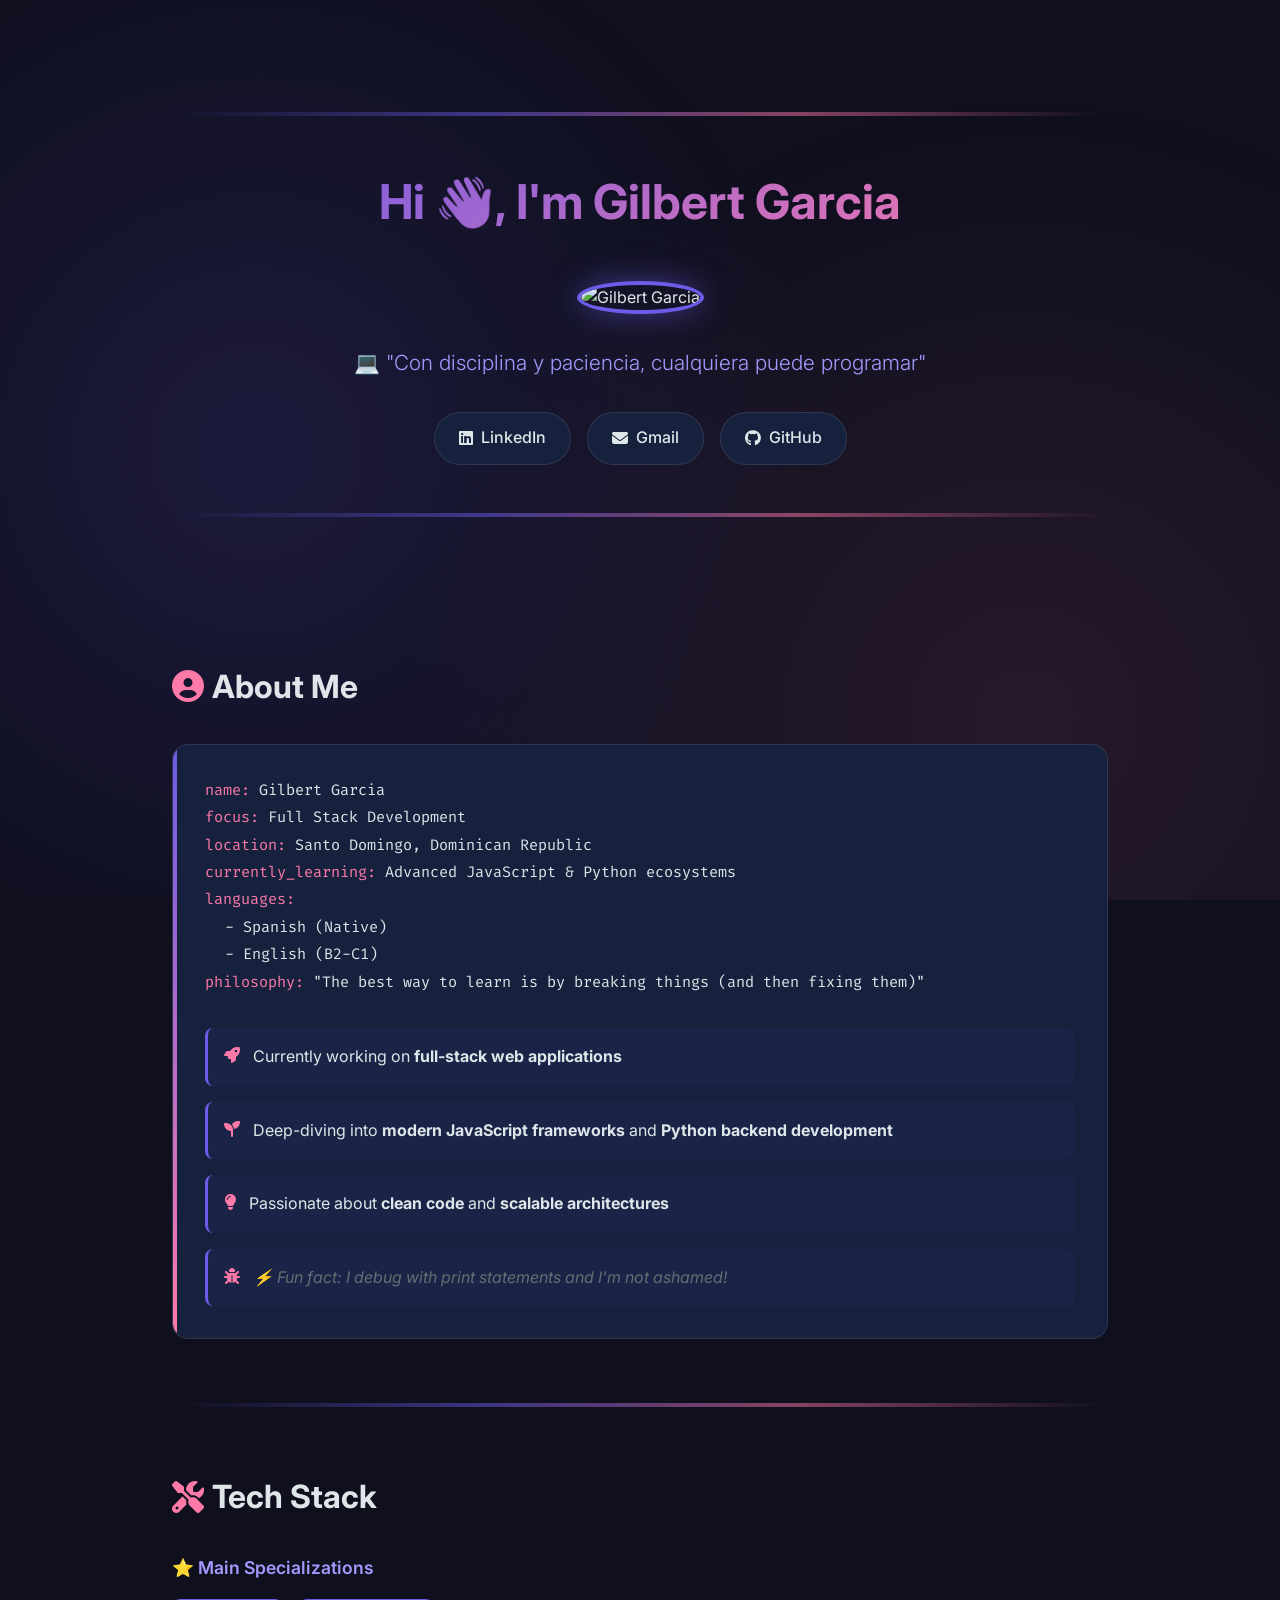
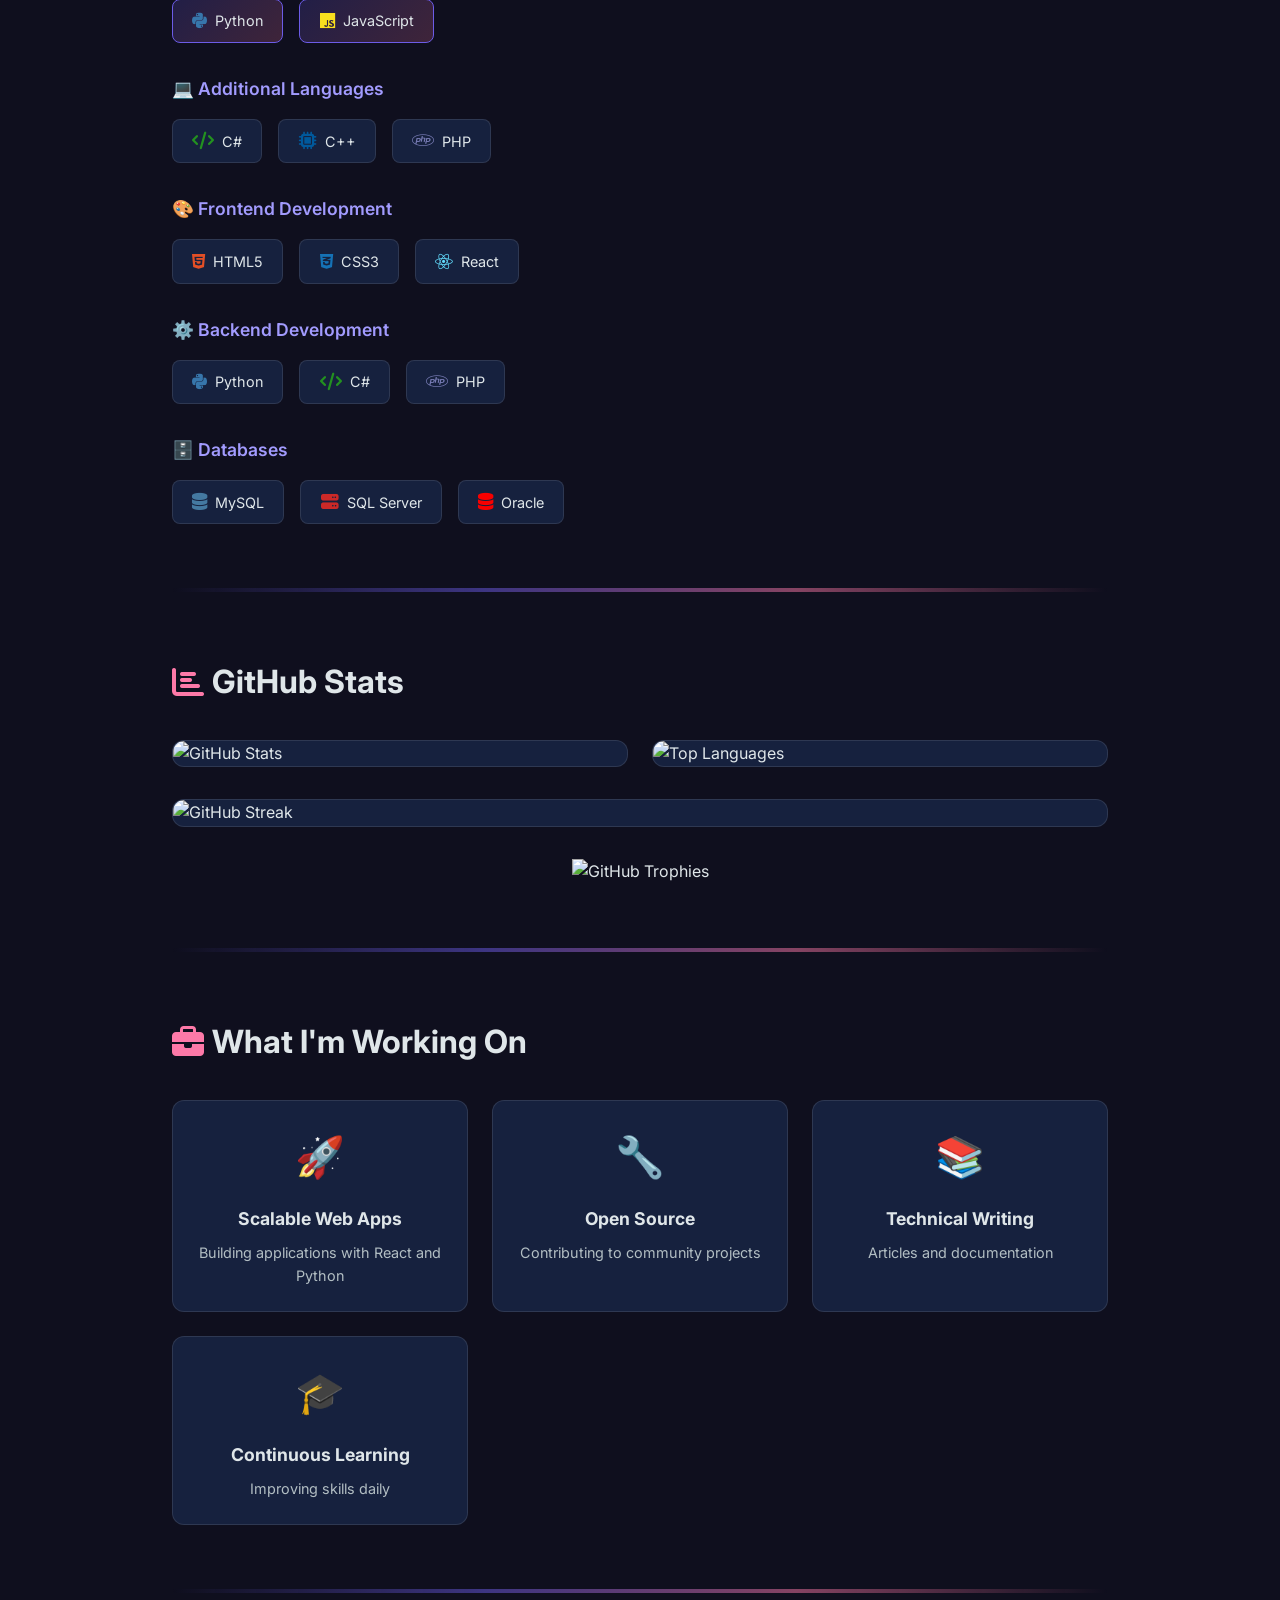
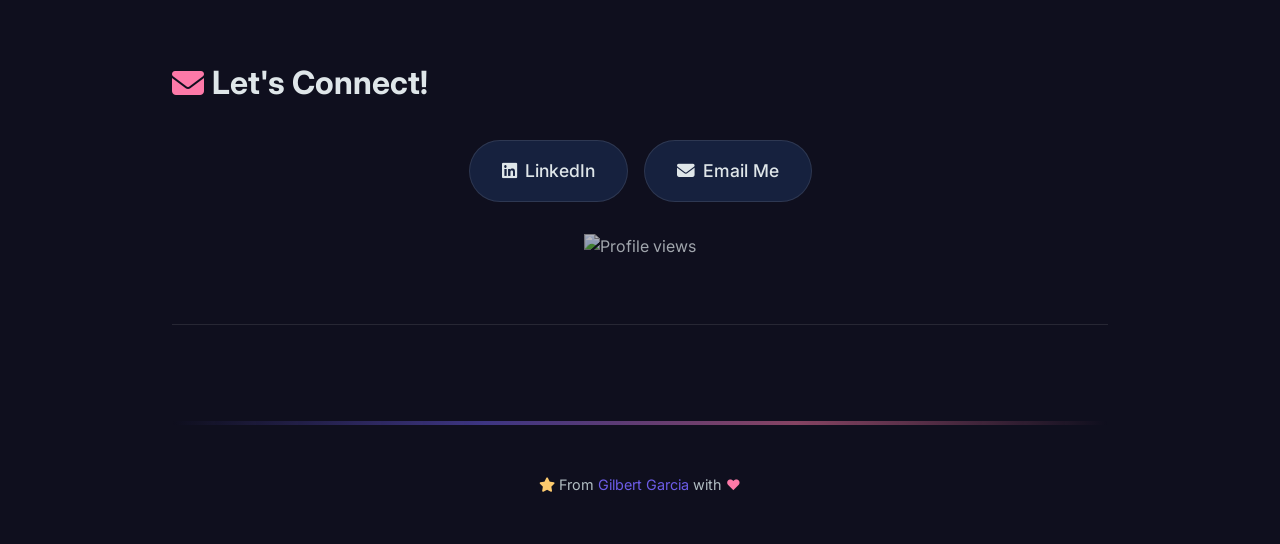
==== index.html @ 2ad665af "feat: initialize portfolio website with responsive design and animated UI components" ====
<!DOCTYPE html>
<html lang="es">
<head>
    <meta charset="UTF-8">
    <meta name="viewport" content="width=device-width, initial-scale=1.0">
    <title>Gilbert Garcia | Full Stack Developer</title>
    <link rel="stylesheet" href="https://cdnjs.cloudflare.com/ajax/libs/font-awesome/6.4.0/css/all.min.css">
    <link href="https://fonts.googleapis.com/css2?family=Inter:wght@300;400;600;700&family=Fira+Code:wght@400;500&display=swap" rel="stylesheet">
    <style>
        :root {
            --primary: #6c5ce7;
            --secondary: #a29bfe;
            --accent: #fd79a8;
            --bg-dark: #0f0f1e;
            --bg-card: #16213e;
            --text-primary: #dfe6e9;
            --text-secondary: #b2bec3;
            --border: rgba(255, 255, 255, 0.1);
        }

        * {
            margin: 0;
            padding: 0;
            box-sizing: border-box;
        }

        body {
            font-family: 'Inter', sans-serif;
            background: var(--bg-dark);
            color: var(--text-primary);
            line-height: 1.6;
            overflow-x: hidden;
        }

        /* Animated background */
        .bg-animation {
            position: fixed;
            top: 0;
            left: 0;
            width: 100%;
            height: 100%;
            z-index: -1;
            background: 
                radial-gradient(circle at 20% 50%, rgba(108, 92, 231, 0.15) 0%, transparent 50%),
                radial-gradient(circle at 80% 80%, rgba(253, 121, 168, 0.1) 0%, transparent 50%);
            animation: bgMove 20s ease-in-out infinite;
        }

        @keyframes bgMove {
            0%, 100% { transform: translate(0, 0); }
            50% { transform: translate(-20px, -20px); }
        }

        /* Divider GIF effect */
        .divider {
            width: 100%;
            height: 4px;
            background: linear-gradient(90deg, transparent, var(--primary), var(--accent), transparent);
            margin: 3rem 0;
            opacity: 0.5;
            animation: pulse 2s infinite;
        }

        @keyframes pulse {
            0%, 100% { opacity: 0.5; }
            50% { opacity: 1; }
        }

        /* Container */
        .container {
            max-width: 1000px;
            margin: 0 auto;
            padding: 0 2rem;
        }

        /* Header/Hero */
        header {
            text-align: center;
            padding: 4rem 0 2rem;
            position: relative;
        }

        .profile-img-container {
            position: relative;
            display: inline-block;
            margin: 2rem 0;
        }

        .profile-img {
            width: 180px;
            height: 180px;
            border-radius: 50%;
            border: 4px solid var(--primary);
            object-fit: cover;
            box-shadow: 0 0 30px rgba(108, 92, 231, 0.5);
            transition: transform 0.3s, box-shadow 0.3s;
            animation: float 6s ease-in-out infinite;
        }

        @keyframes float {
            0%, 100% { transform: translateY(0); }
            50% { transform: translateY(-10px); }
        }

        .profile-img:hover {
            transform: scale(1.05);
            box-shadow: 0 0 50px rgba(108, 92, 231, 0.8);
        }

        h1 {
            font-size: 3rem;
            margin-bottom: 0.5rem;
            background: linear-gradient(135deg, var(--primary), var(--accent));
            -webkit-background-clip: text;
            -webkit-text-fill-color: transparent;
            animation: fadeInUp 1s ease;
        }

        .tagline {
            font-size: 1.3rem;
            color: var(--secondary);
            font-weight: 300;
            margin-bottom: 2rem;
            animation: fadeInUp 1s ease 0.2s backwards;
        }

        .social-links {
            display: flex;
            gap: 1rem;
            justify-content: center;
            animation: fadeInUp 1s ease 0.4s backwards;
        }

        .social-btn {
            display: inline-flex;
            align-items: center;
            gap: 0.5rem;
            padding: 0.8rem 1.5rem;
            background: var(--bg-card);
            border: 1px solid var(--border);
            border-radius: 50px;
            color: var(--text-primary);
            text-decoration: none;
            transition: all 0.3s;
            font-weight: 500;
        }

        .social-btn:hover {
            background: var(--primary);
            transform: translateY(-3px);
            box-shadow: 0 10px 20px rgba(108, 92, 231, 0.3);
            border-color: var(--primary);
        }

        /* Sections */
        section {
            margin: 4rem 0;
            animation: fadeInUp 1s ease;
        }

        h2 {
            font-size: 2rem;
            margin-bottom: 2rem;
            display: flex;
            align-items: center;
            gap: 0.5rem;
            color: var(--text-primary);
        }

        h2 i {
            color: var(--accent);
        }

        /* About Card */
        .about-card {
            background: var(--bg-card);
            border: 1px solid var(--border);
            border-radius: 16px;
            padding: 2rem;
            position: relative;
            overflow: hidden;
        }

        .about-card::before {
            content: '';
            position: absolute;
            top: 0;
            left: 0;
            width: 4px;
            height: 100%;
            background: linear-gradient(to bottom, var(--primary), var(--accent));
        }

        .yaml-content {
            font-family: 'Fira Code', monospace;
            font-size: 0.95rem;
            line-height: 1.8;
        }

        .yaml-key {
            color: var(--accent);
        }

        .yaml-value {
            color: var(--text-primary);
        }

        .yaml-comment {
            color: #636e72;
            font-style: italic;
        }

        .highlights {
            margin-top: 2rem;
            display: grid;
            gap: 1rem;
        }

        .highlight-item {
            display: flex;
            align-items: start;
            gap: 0.8rem;
            padding: 1rem;
            background: rgba(108, 92, 231, 0.05);
            border-radius: 8px;
            border-left: 3px solid var(--primary);
            transition: transform 0.3s;
        }

        .highlight-item:hover {
            transform: translateX(5px);
            background: rgba(108, 92, 231, 0.1);
        }

        .highlight-item i {
            color: var(--accent);
            margin-top: 0.2rem;
        }

        /* Tech Stack */
        .tech-category {
            margin-bottom: 2rem;
        }

        .tech-title {
            font-size: 1.1rem;
            color: var(--secondary);
            margin-bottom: 1rem;
            font-weight: 600;
        }

        .tech-grid {
            display: flex;
            flex-wrap: wrap;
            gap: 1rem;
        }

        .tech-badge {
            display: inline-flex;
            align-items: center;
            gap: 0.5rem;
            padding: 0.6rem 1.2rem;
            background: var(--bg-card);
            border: 1px solid var(--border);
            border-radius: 8px;
            font-size: 0.9rem;
            transition: all 0.3s;
            cursor: default;
        }

        .tech-badge:hover {
            border-color: var(--primary);
            transform: translateY(-2px);
            box-shadow: 0 5px 15px rgba(0, 0, 0, 0.3);
        }

        .tech-badge i {
            font-size: 1.1rem;
        }

        .tech-badge.main {
            background: linear-gradient(135deg, rgba(108, 92, 231, 0.2), rgba(253, 121, 168, 0.2));
            border-color: var(--primary);
        }

        /* Stats Section */
        .stats-grid {
            display: grid;
            grid-template-columns: repeat(auto-fit, minmax(300px, 1fr));
            gap: 1.5rem;
            margin-bottom: 2rem;
        }

        .stat-card {
            background: var(--bg-card);
            border: 1px solid var(--border);
            border-radius: 12px;
            overflow: hidden;
            transition: transform 0.3s;
        }

        .stat-card:hover {
            transform: translateY(-5px);
        }

        .stat-card img {
            width: 100%;
            height: auto;
            display: block;
        }

        /* Working On Section */
        .working-grid {
            display: grid;
            grid-template-columns: repeat(auto-fit, minmax(250px, 1fr));
            gap: 1.5rem;
        }

        .work-card {
            background: var(--bg-card);
            border: 1px solid var(--border);
            border-radius: 12px;
            padding: 1.5rem;
            text-align: center;
            transition: all 0.3s;
        }

        .work-card:hover {
            border-color: var(--primary);
            transform: translateY(-5px);
            box-shadow: 0 10px 30px rgba(0, 0, 0, 0.3);
        }

        .work-icon {
            font-size: 2.5rem;
            margin-bottom: 1rem;
            color: var(--primary);
        }

        .work-card h3 {
            font-size: 1.1rem;
            margin-bottom: 0.5rem;
            color: var(--text-primary);
        }

        .work-card p {
            font-size: 0.9rem;
            color: var(--text-secondary);
        }

        /* Footer */
        footer {
            text-align: center;
            padding: 3rem 0;
            border-top: 1px solid var(--border);
            margin-top: 4rem;
        }

        .footer-text {
            color: var(--text-secondary);
            font-size: 0.9rem;
        }

        .heart {
            color: var(--accent);
            display: inline-block;
            animation: heartbeat 1.5s infinite;
        }

        @keyframes heartbeat {
            0%, 100% { transform: scale(1); }
            50% { transform: scale(1.2); }
        }

        /* Animations */
        @keyframes fadeInUp {
            from {
                opacity: 0;
                transform: translateY(30px);
            }
            to {
                opacity: 1;
                transform: translateY(0);
            }
        }

        .scroll-reveal {
            opacity: 0;
            transform: translateY(30px);
            transition: all 0.8s ease;
        }

        .scroll-reveal.active {
            opacity: 1;
            transform: translateY(0);
        }

        /* Responsive */
        @media (max-width: 768px) {
            h1 { font-size: 2rem; }
            .tagline { font-size: 1rem; }
            .container { padding: 0 1rem; }
            .stats-grid { grid-template-columns: 1fr; }
            .yaml-content { font-size: 0.85rem; }
        }

        /* Custom scrollbar */
        ::-webkit-scrollbar {
            width: 10px;
        }

        ::-webkit-scrollbar-track {
            background: var(--bg-dark);
        }

        ::-webkit-scrollbar-thumb {
            background: var(--primary);
            border-radius: 5px;
        }

        ::-webkit-scrollbar-thumb:hover {
            background: var(--secondary);
        }
    </style>
</head>
<body>
    <div class="bg-animation"></div>

    <div class="container">
        <!-- Header -->
        <header>
            <div class="divider"></div>
            
            <h1>Hi 👋, I'm Gilbert Garcia</h1>
            
            <div class="profile-img-container">
                <img src="https://github.com/user-attachments/assets/8a907397-f552-46b2-a040-147615b34a8d" 
                     alt="Gilbert Garcia" 
                     class="profile-img">
            </div>
            
            <p class="tagline">💻 "Con disciplina y paciencia, cualquiera puede programar"</p>
            
            <div class="social-links">
                <a href="https://linkedin.com/in/gilbert-garcia" target="_blank" class="social-btn">
                    <i class="fab fa-linkedin"></i>
                    <span>LinkedIn</span>
                </a>
                <a href="mailto:gilbertgarcia@example.com" class="social-btn">
                    <i class="fas fa-envelope"></i>
                    <span>Gmail</span>
                </a>
                <a href="https://github.com/GitGilbert17" target="_blank" class="social-btn">
                    <i class="fab fa-github"></i>
                    <span>GitHub</span>
                </a>
            </div>
            
            <div class="divider"></div>
        </header>

        <!-- About Section -->
        <section class="scroll-reveal">
            <h2><i class="fas fa-user-circle"></i> About Me</h2>
            <div class="about-card">
                <div class="yaml-content">
                    <div><span class="yaml-key">name:</span> <span class="yaml-value">Gilbert Garcia</span></div>
                    <div><span class="yaml-key">focus:</span> <span class="yaml-value">Full Stack Development</span></div>
                    <div><span class="yaml-key">location:</span> <span class="yaml-value">Santo Domingo, Dominican Republic</span></div>
                    <div><span class="yaml-key">currently_learning:</span> <span class="yaml-value">Advanced JavaScript & Python ecosystems</span></div>
                    <div><span class="yaml-key">languages:</span></div>
                    <div style="margin-left: 20px;"><span class="yaml-value">- Spanish (Native)</span></div>
                    <div style="margin-left: 20px;"><span class="yaml-value">- English (B2-C1)</span></div>
                    <div><span class="yaml-key">philosophy:</span> <span class="yaml-value">"The best way to learn is by breaking things (and then fixing them)"</span></div>
                </div>
                
                <div class="highlights">
                    <div class="highlight-item">
                        <i class="fas fa-rocket"></i>
                        <div>Currently working on <strong>full-stack web applications</strong></div>
                    </div>
                    <div class="highlight-item">
                        <i class="fas fa-seedling"></i>
                        <div>Deep-diving into <strong>modern JavaScript frameworks</strong> and <strong>Python backend development</strong></div>
                    </div>
                    <div class="highlight-item">
                        <i class="fas fa-lightbulb"></i>
                        <div>Passionate about <strong>clean code</strong> and <strong>scalable architectures</strong></div>
                    </div>
                    <div class="highlight-item">
                        <i class="fas fa-bug"></i>
                        <div><span class="yaml-comment">⚡ Fun fact: I debug with print statements and I'm not ashamed!</span></div>
                    </div>
                </div>
            </div>
        </section>

        <div class="divider"></div>

        <!-- Tech Stack -->
        <section class="scroll-reveal">
            <h2><i class="fas fa-tools"></i> Tech Stack</h2>
            
            <div class="tech-category">
                <div class="tech-title">⭐ Main Specializations</div>
                <div class="tech-grid">
                    <div class="tech-badge main">
                        <i class="fab fa-python" style="color: #3776AB;"></i>
                        Python
                    </div>
                    <div class="tech-badge main">
                        <i class="fab fa-js" style="color: #F7DF1E;"></i>
                        JavaScript
                    </div>
                </div>
            </div>

            <div class="tech-category">
                <div class="tech-title">💻 Additional Languages</div>
                <div class="tech-grid">
                    <div class="tech-badge">
                        <i class="fas fa-code" style="color: #239120;"></i>
                        C#
                    </div>
                    <div class="tech-badge">
                        <i class="fas fa-microchip" style="color: #00599C;"></i>
                        C++
                    </div>
                    <div class="tech-badge">
                        <i class="fab fa-php" style="color: #777BB4;"></i>
                        PHP
                    </div>
                </div>
            </div>

            <div class="tech-category">
                <div class="tech-title">🎨 Frontend Development</div>
                <div class="tech-grid">
                    <div class="tech-badge">
                        <i class="fab fa-html5" style="color: #E34F26;"></i>
                        HTML5
                    </div>
                    <div class="tech-badge">
                        <i class="fab fa-css3-alt" style="color: #1572B6;"></i>
                        CSS3
                    </div>
                    <div class="tech-badge">
                        <i class="fab fa-react" style="color: #61DAFB;"></i>
                        React
                    </div>
                </div>
            </div>

            <div class="tech-category">
                <div class="tech-title">⚙️ Backend Development</div>
                <div class="tech-grid">
                    <div class="tech-badge">
                        <i class="fab fa-python" style="color: #3776AB;"></i>
                        Python
                    </div>
                    <div class="tech-badge">
                        <i class="fas fa-code" style="color: #239120;"></i>
                        C#
                    </div>
                    <div class="tech-badge">
                        <i class="fab fa-php" style="color: #777BB4;"></i>
                        PHP
                    </div>
                </div>
            </div>

            <div class="tech-category">
                <div class="tech-title">🗄️ Databases</div>
                <div class="tech-grid">
                    <div class="tech-badge">
                        <i class="fas fa-database" style="color: #4479A1;"></i>
                        MySQL
                    </div>
                    <div class="tech-badge">
                        <i class="fas fa-server" style="color: #CC2927;"></i>
                        SQL Server
                    </div>
                    <div class="tech-badge">
                        <i class="fas fa-database" style="color: #F80000;"></i>
                        Oracle
                    </div>
                </div>
            </div>
        </section>

        <div class="divider"></div>

        <!-- GitHub Stats -->
        <section class="scroll-reveal">
            <h2><i class="fas fa-chart-bar"></i> GitHub Stats</h2>
            <div class="stats-grid">
                <div class="stat-card">
                    <img src="https://github-readme-stats.vercel.app/api?username=GitGilbert17&show_icons=true&theme=radical" 
                         alt="GitHub Stats">
                </div>
                <div class="stat-card">
                    <img src="https://github-readme-stats.vercel.app/api/top-langs/?username=GitGilbert17&layout=compact&theme=radical" 
                         alt="Top Languages">
                </div>
            </div>
            <div class="stat-card" style="max-width: 100%;">
                <img src="https://github-readme-streak-stats.herokuapp.com/?user=GitGilbert17&theme=radical" 
                     alt="GitHub Streak" style="width: 100%;">
            </div>
            
            <div style="margin-top: 2rem; text-align: center;">
                <img src="https://github-profile-trophy.vercel.app/?username=GitGilbert17&theme=radical&no-frame=false&no-bg=false&margin-w=4&row=1" 
                     alt="GitHub Trophies" style="max-width: 100%;">
            </div>
        </section>

        <div class="divider"></div>

        <!-- Working On -->
        <section class="scroll-reveal">
            <h2><i class="fas fa-briefcase"></i> What I'm Working On</h2>
            <div class="working-grid">
                <div class="work-card">
                    <div class="work-icon">🚀</div>
                    <h3>Scalable Web Apps</h3>
                    <p>Building applications with React and Python</p>
                </div>
                <div class="work-card">
                    <div class="work-icon">🔧</div>
                    <h3>Open Source</h3>
                    <p>Contributing to community projects</p>
                </div>
                <div class="work-card">
                    <div class="work-icon">📚</div>
                    <h3>Technical Writing</h3>
                    <p>Articles and documentation</p>
                </div>
                <div class="work-card">
                    <div class="work-icon">🎓</div>
                    <h3>Continuous Learning</h3>
                    <p>Improving skills daily</p>
                </div>
            </div>
        </section>

        <div class="divider"></div>

        <!-- Contact -->
        <section class="scroll-reveal" style="text-align: center;">
            <h2><i class="fas fa-envelope"></i> Let's Connect!</h2>
            <div class="social-links" style="margin-top: 2rem;">
                <a href="https://linkedin.com/in/gilbert-garcia" target="_blank" class="social-btn" style="font-size: 1.1rem; padding: 1rem 2rem;">
                    <i class="fab fa-linkedin"></i>
                    <span>LinkedIn</span>
                </a>
                <a href="mailto:gilbertgarcia@example.com" class="social-btn" style="font-size: 1.1rem; padding: 1rem 2rem;">
                    <i class="fas fa-envelope"></i>
                    <span>Email Me</span>
                </a>
            </div>
            
            <div style="margin-top: 2rem; opacity: 0.7;">
                <img src="https://komarev.com/ghpvc/?username=GitGilbert17&label=Profile%20views&color=6c5ce7&style=flat" alt="Profile views">
            </div>
        </section>

        <!-- Footer -->
        <footer>
            <div class="divider"></div>
            <p class="footer-text">
                <i class="fas fa-star" style="color: #fdcb6e;"></i> 
                From <a href="https://github.com/GitGilbert17" style="color: var(--primary); text-decoration: none;">Gilbert Garcia</a> 
                with <span class="heart">❤️</span>
            </p>
        </footer>
    </div>

    <script>
        // Scroll Reveal Animation
        const observerOptions = {
            threshold: 0.1,
            rootMargin: "0px 0px -50px 0px"
        };

        const observer = new IntersectionObserver((entries) => {
            entries.forEach(entry => {
                if (entry.isIntersecting) {
                    entry.target.classList.add('active');
                }
            });
        }, observerOptions);

        document.querySelectorAll('.scroll-reveal').forEach((el) => observer.observe(el));

        // Interactive Tech Badges
        document.querySelectorAll('.tech-badge').forEach(badge => {
            badge.addEventListener('click', function() {
                this.style.transform = 'scale(0.95)';
                setTimeout(() => {
                    this.style.transform = '';
                }, 150);
            });
        });

        // Parallax effect for background
        document.addEventListener('mousemove', (e) => {
            const x = e.clientX / window.innerWidth;
            const y = e.clientY / window.innerHeight;
            
            document.querySelector('.bg-animation').style.transform = 
                `translate(${x * 20}px, ${y * 20}px)`;
        });
    </script>
</body>
</html>
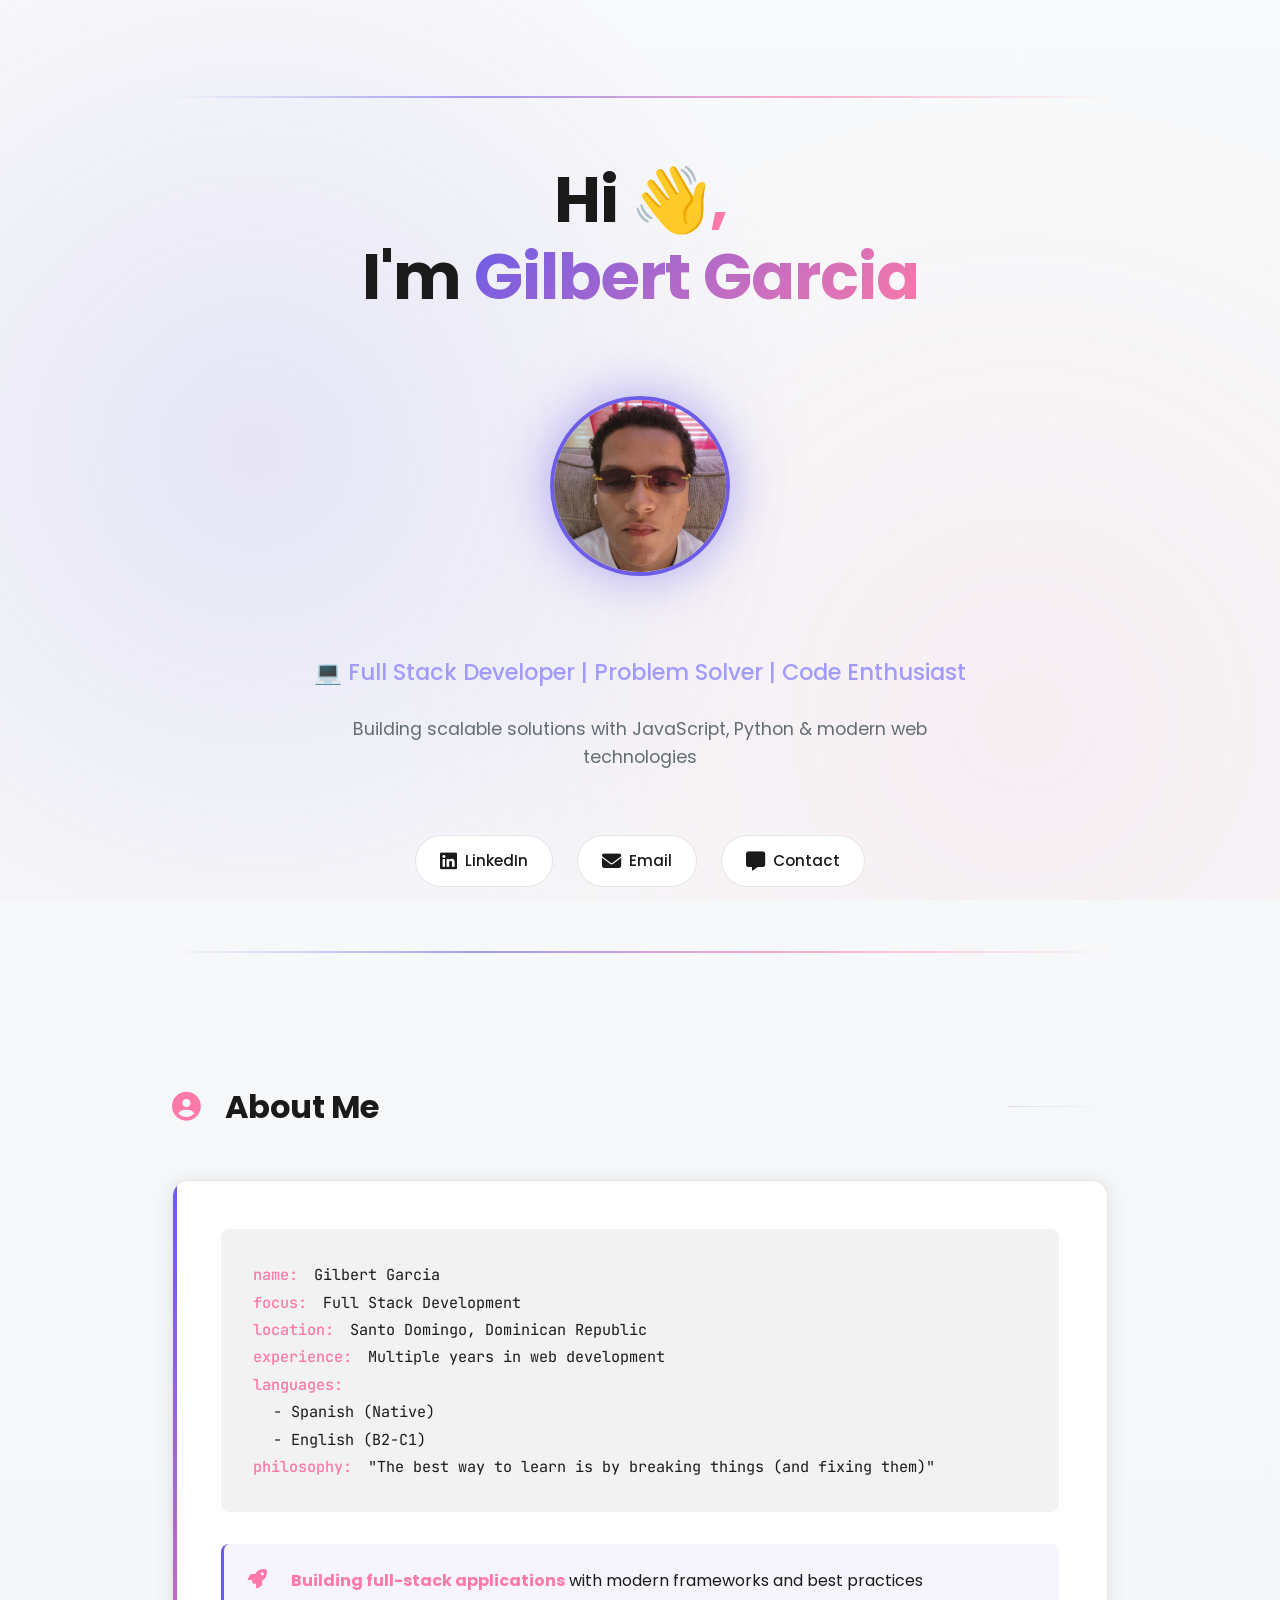
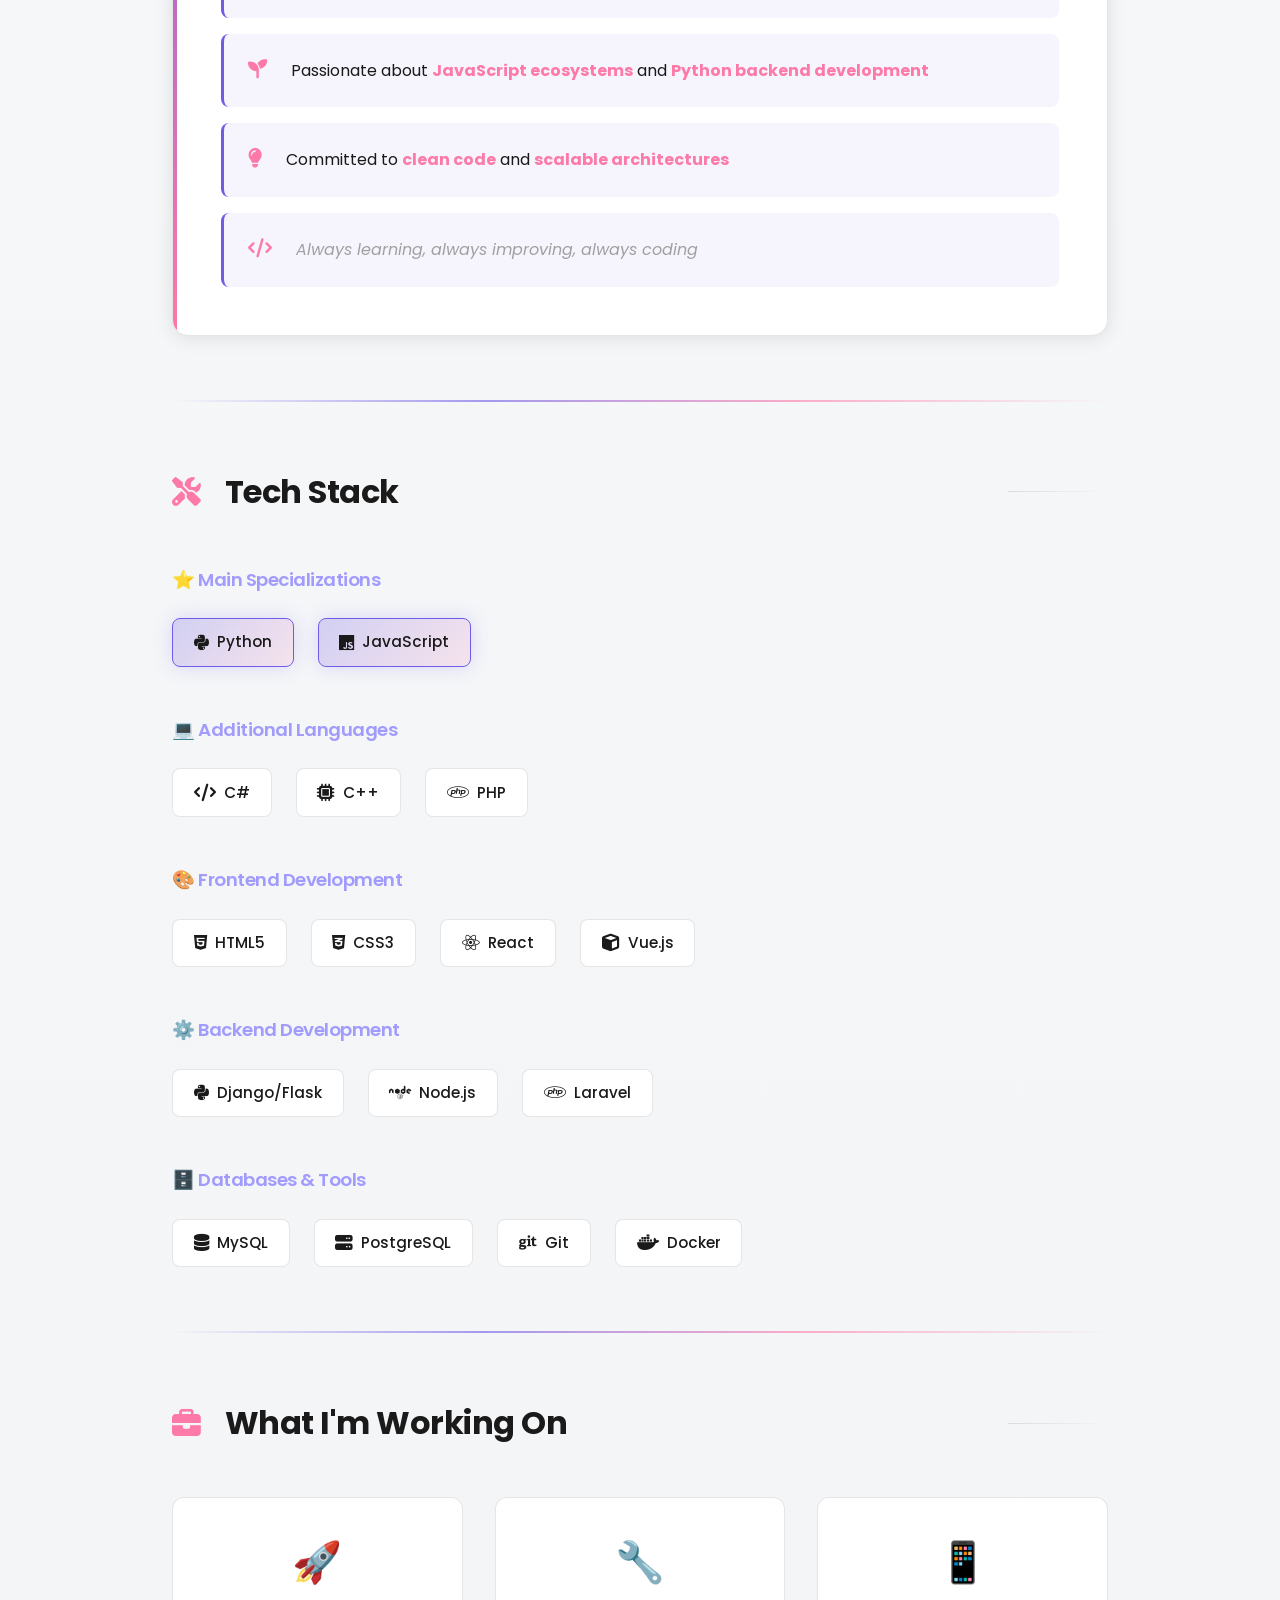
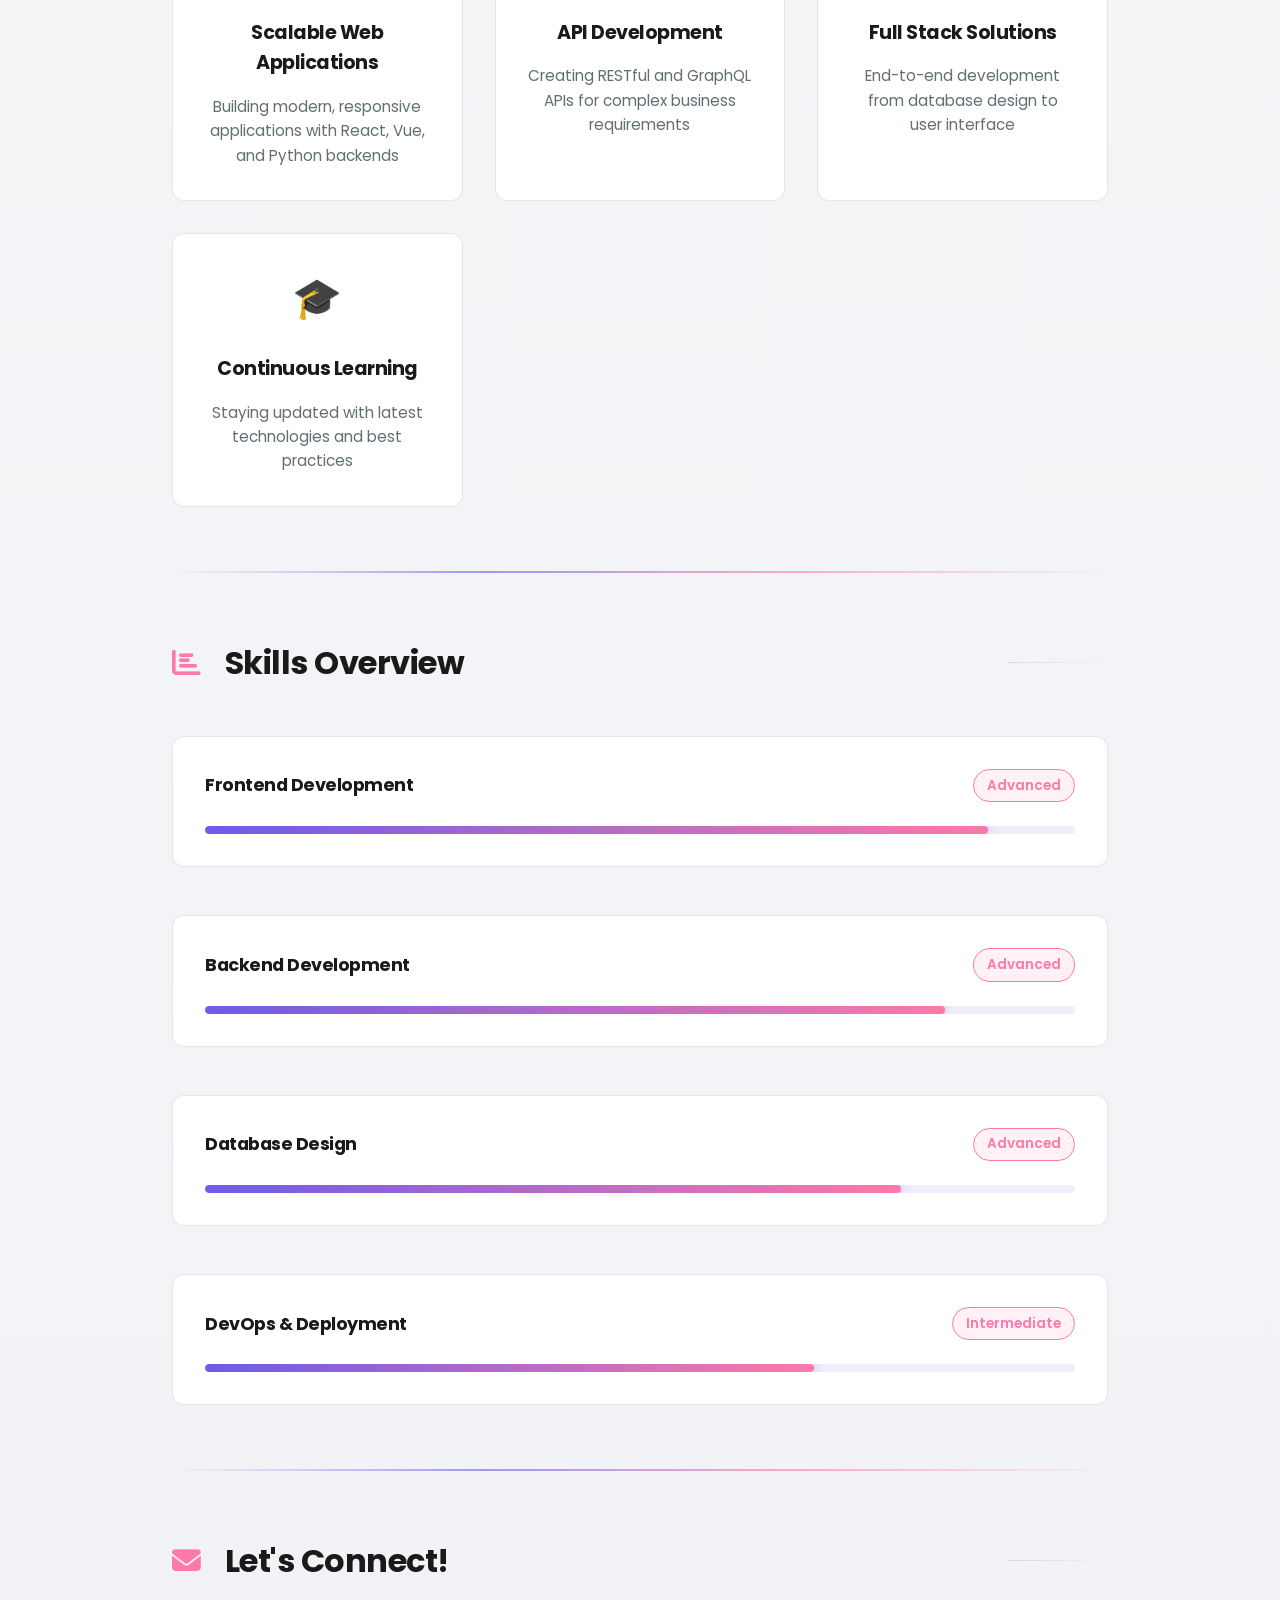
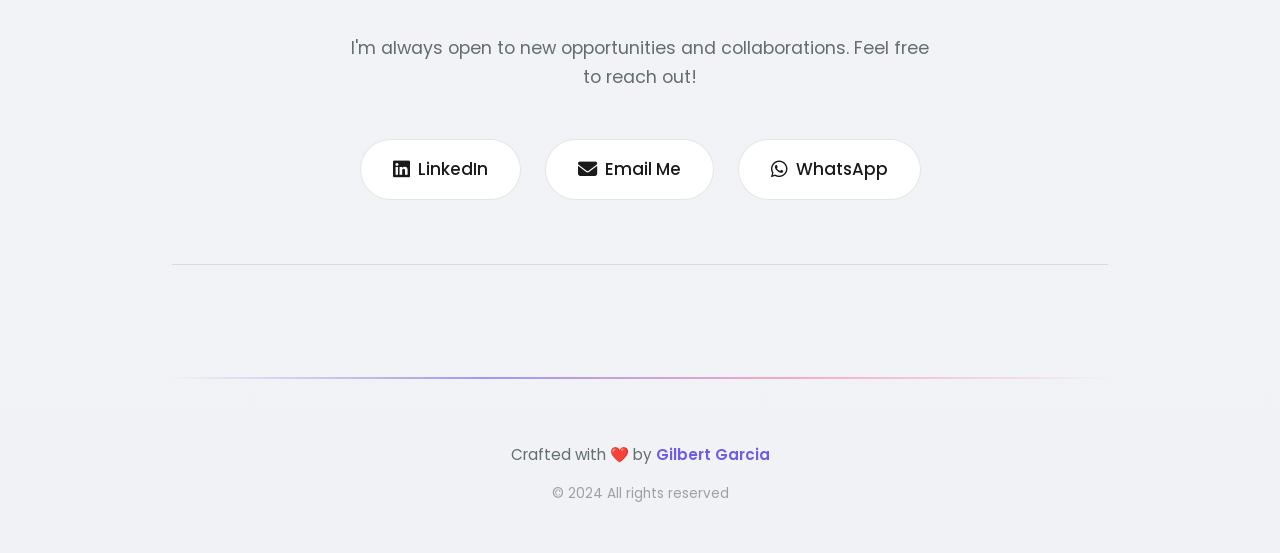
==== commit 7875aa06: "Arrglado" ====
--- a/index.html
+++ b/index.html
@@ -3,713 +3,358 @@
 <head>
     <meta charset="UTF-8">
     <meta name="viewport" content="width=device-width, initial-scale=1.0">
+    <meta name="description" content="Gilbert Garcia - Full Stack Developer from Dominican Republic">
+    <meta name="theme-color" content="#6c5ce7">
     <title>Gilbert Garcia | Full Stack Developer</title>
+    
+    <!-- Fonts -->
+    <link href="https://fonts.googleapis.com/css2?family=Poppins:wght@300;400;500;600;700&family=JetBrains+Mono:wght@400;500&display=swap" rel="stylesheet">
+    
+    <!-- Icons -->
     <link rel="stylesheet" href="https://cdnjs.cloudflare.com/ajax/libs/font-awesome/6.4.0/css/all.min.css">
-    <link href="https://fonts.googleapis.com/css2?family=Inter:wght@300;400;600;700&family=Fira+Code:wght@400;500&display=swap" rel="stylesheet">
-    <style>
-        :root {
-            --primary: #6c5ce7;
-            --secondary: #a29bfe;
-            --accent: #fd79a8;
-            --bg-dark: #0f0f1e;
-            --bg-card: #16213e;
-            --text-primary: #dfe6e9;
-            --text-secondary: #b2bec3;
-            --border: rgba(255, 255, 255, 0.1);
-        }
-
-        * {
-            margin: 0;
-            padding: 0;
-            box-sizing: border-box;
-        }
-
-        body {
-            font-family: 'Inter', sans-serif;
-            background: var(--bg-dark);
-            color: var(--text-primary);
-            line-height: 1.6;
-            overflow-x: hidden;
-        }
-
-        /* Animated background */
-        .bg-animation {
-            position: fixed;
-            top: 0;
-            left: 0;
-            width: 100%;
-            height: 100%;
-            z-index: -1;
-            background: 
-                radial-gradient(circle at 20% 50%, rgba(108, 92, 231, 0.15) 0%, transparent 50%),
-                radial-gradient(circle at 80% 80%, rgba(253, 121, 168, 0.1) 0%, transparent 50%);
-            animation: bgMove 20s ease-in-out infinite;
-        }
-
-        @keyframes bgMove {
-            0%, 100% { transform: translate(0, 0); }
-            50% { transform: translate(-20px, -20px); }
-        }
-
-        /* Divider GIF effect */
-        .divider {
-            width: 100%;
-            height: 4px;
-            background: linear-gradient(90deg, transparent, var(--primary), var(--accent), transparent);
-            margin: 3rem 0;
-            opacity: 0.5;
-            animation: pulse 2s infinite;
-        }
-
-        @keyframes pulse {
-            0%, 100% { opacity: 0.5; }
-            50% { opacity: 1; }
-        }
-
-        /* Container */
-        .container {
-            max-width: 1000px;
-            margin: 0 auto;
-            padding: 0 2rem;
-        }
-
-        /* Header/Hero */
-        header {
-            text-align: center;
-            padding: 4rem 0 2rem;
-            position: relative;
-        }
-
-        .profile-img-container {
-            position: relative;
-            display: inline-block;
-            margin: 2rem 0;
-        }
-
-        .profile-img {
-            width: 180px;
-            height: 180px;
-            border-radius: 50%;
-            border: 4px solid var(--primary);
-            object-fit: cover;
-            box-shadow: 0 0 30px rgba(108, 92, 231, 0.5);
-            transition: transform 0.3s, box-shadow 0.3s;
-            animation: float 6s ease-in-out infinite;
-        }
-
-        @keyframes float {
-            0%, 100% { transform: translateY(0); }
-            50% { transform: translateY(-10px); }
-        }
-
-        .profile-img:hover {
-            transform: scale(1.05);
-            box-shadow: 0 0 50px rgba(108, 92, 231, 0.8);
-        }
-
-        h1 {
-            font-size: 3rem;
-            margin-bottom: 0.5rem;
-            background: linear-gradient(135deg, var(--primary), var(--accent));
-            -webkit-background-clip: text;
-            -webkit-text-fill-color: transparent;
-            animation: fadeInUp 1s ease;
-        }
-
-        .tagline {
-            font-size: 1.3rem;
-            color: var(--secondary);
-            font-weight: 300;
-            margin-bottom: 2rem;
-            animation: fadeInUp 1s ease 0.2s backwards;
-        }
-
-        .social-links {
-            display: flex;
-            gap: 1rem;
-            justify-content: center;
-            animation: fadeInUp 1s ease 0.4s backwards;
-        }
-
-        .social-btn {
-            display: inline-flex;
-            align-items: center;
-            gap: 0.5rem;
-            padding: 0.8rem 1.5rem;
-            background: var(--bg-card);
-            border: 1px solid var(--border);
-            border-radius: 50px;
-            color: var(--text-primary);
-            text-decoration: none;
-            transition: all 0.3s;
-            font-weight: 500;
-        }
-
-        .social-btn:hover {
-            background: var(--primary);
-            transform: translateY(-3px);
-            box-shadow: 0 10px 20px rgba(108, 92, 231, 0.3);
-            border-color: var(--primary);
-        }
-
-        /* Sections */
-        section {
-            margin: 4rem 0;
-            animation: fadeInUp 1s ease;
-        }
-
-        h2 {
-            font-size: 2rem;
-            margin-bottom: 2rem;
-            display: flex;
-            align-items: center;
-            gap: 0.5rem;
-            color: var(--text-primary);
-        }
-
-        h2 i {
-            color: var(--accent);
-        }
-
-        /* About Card */
-        .about-card {
-            background: var(--bg-card);
-            border: 1px solid var(--border);
-            border-radius: 16px;
-            padding: 2rem;
-            position: relative;
-            overflow: hidden;
-        }
-
-        .about-card::before {
-            content: '';
-            position: absolute;
-            top: 0;
-            left: 0;
-            width: 4px;
-            height: 100%;
-            background: linear-gradient(to bottom, var(--primary), var(--accent));
-        }
-
-        .yaml-content {
-            font-family: 'Fira Code', monospace;
-            font-size: 0.95rem;
-            line-height: 1.8;
-        }
-
-        .yaml-key {
-            color: var(--accent);
-        }
-
-        .yaml-value {
-            color: var(--text-primary);
-        }
-
-        .yaml-comment {
-            color: #636e72;
-            font-style: italic;
-        }
-
-        .highlights {
-            margin-top: 2rem;
-            display: grid;
-            gap: 1rem;
-        }
-
-        .highlight-item {
-            display: flex;
-            align-items: start;
-            gap: 0.8rem;
-            padding: 1rem;
-            background: rgba(108, 92, 231, 0.05);
-            border-radius: 8px;
-            border-left: 3px solid var(--primary);
-            transition: transform 0.3s;
-        }
-
-        .highlight-item:hover {
-            transform: translateX(5px);
-            background: rgba(108, 92, 231, 0.1);
-        }
-
-        .highlight-item i {
-            color: var(--accent);
-            margin-top: 0.2rem;
-        }
-
-        /* Tech Stack */
-        .tech-category {
-            margin-bottom: 2rem;
-        }
-
-        .tech-title {
-            font-size: 1.1rem;
-            color: var(--secondary);
-            margin-bottom: 1rem;
-            font-weight: 600;
-        }
-
-        .tech-grid {
-            display: flex;
-            flex-wrap: wrap;
-            gap: 1rem;
-        }
-
-        .tech-badge {
-            display: inline-flex;
-            align-items: center;
-            gap: 0.5rem;
-            padding: 0.6rem 1.2rem;
-            background: var(--bg-card);
-            border: 1px solid var(--border);
-            border-radius: 8px;
-            font-size: 0.9rem;
-            transition: all 0.3s;
-            cursor: default;
-        }
-
-        .tech-badge:hover {
-            border-color: var(--primary);
-            transform: translateY(-2px);
-            box-shadow: 0 5px 15px rgba(0, 0, 0, 0.3);
-        }
-
-        .tech-badge i {
-            font-size: 1.1rem;
-        }
-
-        .tech-badge.main {
-            background: linear-gradient(135deg, rgba(108, 92, 231, 0.2), rgba(253, 121, 168, 0.2));
-            border-color: var(--primary);
-        }
-
-        /* Stats Section */
-        .stats-grid {
-            display: grid;
-            grid-template-columns: repeat(auto-fit, minmax(300px, 1fr));
-            gap: 1.5rem;
-            margin-bottom: 2rem;
-        }
-
-        .stat-card {
-            background: var(--bg-card);
-            border: 1px solid var(--border);
-            border-radius: 12px;
-            overflow: hidden;
-            transition: transform 0.3s;
-        }
-
-        .stat-card:hover {
-            transform: translateY(-5px);
-        }
-
-        .stat-card img {
-            width: 100%;
-            height: auto;
-            display: block;
-        }
-
-        /* Working On Section */
-        .working-grid {
-            display: grid;
-            grid-template-columns: repeat(auto-fit, minmax(250px, 1fr));
-            gap: 1.5rem;
-        }
-
-        .work-card {
-            background: var(--bg-card);
-            border: 1px solid var(--border);
-            border-radius: 12px;
-            padding: 1.5rem;
-            text-align: center;
-            transition: all 0.3s;
-        }
-
-        .work-card:hover {
-            border-color: var(--primary);
-            transform: translateY(-5px);
-            box-shadow: 0 10px 30px rgba(0, 0, 0, 0.3);
-        }
-
-        .work-icon {
-            font-size: 2.5rem;
-            margin-bottom: 1rem;
-            color: var(--primary);
-        }
-
-        .work-card h3 {
-            font-size: 1.1rem;
-            margin-bottom: 0.5rem;
-            color: var(--text-primary);
-        }
-
-        .work-card p {
-            font-size: 0.9rem;
-            color: var(--text-secondary);
-        }
-
-        /* Footer */
-        footer {
-            text-align: center;
-            padding: 3rem 0;
-            border-top: 1px solid var(--border);
-            margin-top: 4rem;
-        }
-
-        .footer-text {
-            color: var(--text-secondary);
-            font-size: 0.9rem;
-        }
-
-        .heart {
-            color: var(--accent);
-            display: inline-block;
-            animation: heartbeat 1.5s infinite;
-        }
-
-        @keyframes heartbeat {
-            0%, 100% { transform: scale(1); }
-            50% { transform: scale(1.2); }
-        }
-
-        /* Animations */
-        @keyframes fadeInUp {
-            from {
-                opacity: 0;
-                transform: translateY(30px);
-            }
-            to {
-                opacity: 1;
-                transform: translateY(0);
-            }
-        }
-
-        .scroll-reveal {
-            opacity: 0;
-            transform: translateY(30px);
-            transition: all 0.8s ease;
-        }
-
-        .scroll-reveal.active {
-            opacity: 1;
-            transform: translateY(0);
-        }
-
-        /* Responsive */
-        @media (max-width: 768px) {
-            h1 { font-size: 2rem; }
-            .tagline { font-size: 1rem; }
-            .container { padding: 0 1rem; }
-            .stats-grid { grid-template-columns: 1fr; }
-            .yaml-content { font-size: 0.85rem; }
-        }
-
-        /* Custom scrollbar */
-        ::-webkit-scrollbar {
-            width: 10px;
-        }
-
-        ::-webkit-scrollbar-track {
-            background: var(--bg-dark);
-        }
-
-        ::-webkit-scrollbar-thumb {
-            background: var(--primary);
-            border-radius: 5px;
-        }
-
-        ::-webkit-scrollbar-thumb:hover {
-            background: var(--secondary);
-        }
-    </style>
+    
+    <!-- Styles -->
+    <link rel="stylesheet" href="./css/Index.css">
 </head>
 <body>
+    <!-- Animated Background -->
     <div class="bg-animation"></div>
 
     <div class="container">
-        <!-- Header -->
-        <header>
-            <div class="divider"></div>
-            
-            <h1>Hi 👋, I'm Gilbert Garcia</h1>
-            
-            <div class="profile-img-container">
-                <img src="https://github.com/user-attachments/assets/8a907397-f552-46b2-a040-147615b34a8d" 
-                     alt="Gilbert Garcia" 
-                     class="profile-img">
-            </div>
-            
-            <p class="tagline">💻 "Con disciplina y paciencia, cualquiera puede programar"</p>
-            
-            <div class="social-links">
-                <a href="https://linkedin.com/in/gilbert-garcia" target="_blank" class="social-btn">
+        <!-- Header / Hero Section -->
+        <header class="hero">
+            <div class="divider divider-top"></div>
+            
+            <div class="hero-content">
+                <h1 class="hero-title">
+                    <span>Hi</span> <span class="wave">👋</span><span>,</span><br>
+                    I'm <span class="gradient-text">Gilbert Garcia</span>
+                </h1>
+                
+                <div class="profile-img-container">
+                    <img src="img/Gilbert.jpeg" 
+                         alt="Gilbert Garcia - Full Stack Developer" 
+                         class="profile-img"
+                         loading="lazy">
+                </div>
+                
+                <p class="tagline">💻 Full Stack Developer | Problem Solver | Code Enthusiast</p>
+                <p class="subtitle">Building scalable solutions with JavaScript, Python & modern web technologies</p>
+                
+                <div class="social-links">
+                    <a href="https://linkedin.com/in/gilbert-garcia" target="_blank" rel="noopener noreferrer" class="social-btn" aria-label="LinkedIn">
+                        <i class="fab fa-linkedin"></i>
+                        <span>LinkedIn</span>
+                    </a>
+                    <a href="mailto:gilbert.garcia@example.com" class="social-btn" aria-label="Email">
+                        <i class="fas fa-envelope"></i>
+                        <span>Email</span>
+                    </a>
+                    <a href="#contact" class="social-btn" aria-label="Contact">
+                        <i class="fas fa-message"></i>
+                        <span>Contact</span>
+                    </a>
+                </div>
+            </div>
+            
+            <div class="divider divider-bottom"></div>
+        </header>
+
+        <!-- About Section -->
+        <section id="about" class="section scroll-reveal">
+            <h2 class="section-title">
+                <i class="fas fa-user-circle"></i> About Me
+            </h2>
+            
+            <div class="about-card">
+                <div class="yaml-content">
+                    <div class="yaml-line">
+                        <span class="yaml-key">name:</span> 
+                        <span class="yaml-value">Gilbert Garcia</span>
+                    </div>
+                    <div class="yaml-line">
+                        <span class="yaml-key">focus:</span> 
+                        <span class="yaml-value">Full Stack Development</span>
+                    </div>
+                    <div class="yaml-line">
+                        <span class="yaml-key">location:</span> 
+                        <span class="yaml-value">Santo Domingo, Dominican Republic</span>
+                    </div>
+                    <div class="yaml-line">
+                        <span class="yaml-key">experience:</span> 
+                        <span class="yaml-value">Multiple years in web development</span>
+                    </div>
+                    <div class="yaml-line">
+                        <span class="yaml-key">languages:</span>
+                    </div>
+                    <div class="yaml-nested">
+                        <span class="yaml-value">- Spanish (Native)</span>
+                    </div>
+                    <div class="yaml-nested">
+                        <span class="yaml-value">- English (B2-C1)</span>
+                    </div>
+                    <div class="yaml-line">
+                        <span class="yaml-key">philosophy:</span> 
+                        <span class="yaml-value">"The best way to learn is by breaking things (and fixing them)"</span>
+                    </div>
+                </div>
+                
+                <div class="highlights">
+                    <div class="highlight-item">
+                        <i class="fas fa-rocket"></i>
+                        <div>
+                            <strong>Building full-stack applications</strong> with modern frameworks and best practices
+                        </div>
+                    </div>
+                    <div class="highlight-item">
+                        <i class="fas fa-seedling"></i>
+                        <div>
+                            Passionate about <strong>JavaScript ecosystems</strong> and <strong>Python backend development</strong>
+                        </div>
+                    </div>
+                    <div class="highlight-item">
+                        <i class="fas fa-lightbulb"></i>
+                        <div>
+                            Committed to <strong>clean code</strong> and <strong>scalable architectures</strong>
+                        </div>
+                    </div>
+                    <div class="highlight-item">
+                        <i class="fas fa-code"></i>
+                        <div>
+                            <span class="comment">Always learning, always improving, always coding</span>
+                        </div>
+                    </div>
+                </div>
+            </div>
+        </section>
+
+        <div class="divider"></div>
+
+        <!-- Tech Stack Section -->
+        <section id="tech" class="section scroll-reveal">
+            <h2 class="section-title">
+                <i class="fas fa-tools"></i> Tech Stack
+            </h2>
+            
+            <div class="tech-category">
+                <h3 class="tech-title">⭐ Main Specializations</h3>
+                <div class="tech-grid">
+                    <div class="tech-badge main">
+                        <i class="fab fa-python"></i>
+                        <span>Python</span>
+                    </div>
+                    <div class="tech-badge main">
+                        <i class="fab fa-js"></i>
+                        <span>JavaScript</span>
+                    </div>
+                </div>
+            </div>
+
+            <div class="tech-category">
+                <h3 class="tech-title">💻 Additional Languages</h3>
+                <div class="tech-grid">
+                    <div class="tech-badge">
+                        <i class="fas fa-code"></i>
+                        <span>C#</span>
+                    </div>
+                    <div class="tech-badge">
+                        <i class="fas fa-microchip"></i>
+                        <span>C++</span>
+                    </div>
+                    <div class="tech-badge">
+                        <i class="fab fa-php"></i>
+                        <span>PHP</span>
+                    </div>
+                </div>
+            </div>
+
+            <div class="tech-category">
+                <h3 class="tech-title">🎨 Frontend Development</h3>
+                <div class="tech-grid">
+                    <div class="tech-badge">
+                        <i class="fab fa-html5"></i>
+                        <span>HTML5</span>
+                    </div>
+                    <div class="tech-badge">
+                        <i class="fab fa-css3-alt"></i>
+                        <span>CSS3</span>
+                    </div>
+                    <div class="tech-badge">
+                        <i class="fab fa-react"></i>
+                        <span>React</span>
+                    </div>
+                    <div class="tech-badge">
+                        <i class="fas fa-cube"></i>
+                        <span>Vue.js</span>
+                    </div>
+                </div>
+            </div>
+
+            <div class="tech-category">
+                <h3 class="tech-title">⚙️ Backend Development</h3>
+                <div class="tech-grid">
+                    <div class="tech-badge">
+                        <i class="fab fa-python"></i>
+                        <span>Django/Flask</span>
+                    </div>
+                    <div class="tech-badge">
+                        <i class="fab fa-node"></i>
+                        <span>Node.js</span>
+                    </div>
+                    <div class="tech-badge">
+                        <i class="fab fa-php"></i>
+                        <span>Laravel</span>
+                    </div>
+                </div>
+            </div>
+
+            <div class="tech-category">
+                <h3 class="tech-title">🗄️ Databases & Tools</h3>
+                <div class="tech-grid">
+                    <div class="tech-badge">
+                        <i class="fas fa-database"></i>
+                        <span>MySQL</span>
+                    </div>
+                    <div class="tech-badge">
+                        <i class="fas fa-server"></i>
+                        <span>PostgreSQL</span>
+                    </div>
+                    <div class="tech-badge">
+                        <i class="fab fa-git"></i>
+                        <span>Git</span>
+                    </div>
+                    <div class="tech-badge">
+                        <i class="fab fa-docker"></i>
+                        <span>Docker</span>
+                    </div>
+                </div>
+            </div>
+        </section>
+
+        <div class="divider"></div>
+
+        <!-- Current Projects Section -->
+        <section id="projects" class="section scroll-reveal">
+            <h2 class="section-title">
+                <i class="fas fa-briefcase"></i> What I'm Working On
+            </h2>
+            
+            <div class="projects-grid">
+                <div class="project-card">
+                    <div class="project-icon">🚀</div>
+                    <h3>Scalable Web Applications</h3>
+                    <p>Building modern, responsive applications with React, Vue, and Python backends</p>
+                </div>
+                
+                <div class="project-card">
+                    <div class="project-icon">🔧</div>
+                    <h3>API Development</h3>
+                    <p>Creating RESTful and GraphQL APIs for complex business requirements</p>
+                </div>
+                
+                <div class="project-card">
+                    <div class="project-icon">📱</div>
+                    <h3>Full Stack Solutions</h3>
+                    <p>End-to-end development from database design to user interface</p>
+                </div>
+                
+                <div class="project-card">
+                    <div class="project-icon">🎓</div>
+                    <h3>Continuous Learning</h3>
+                    <p>Staying updated with latest technologies and best practices</p>
+                </div>
+            </div>
+        </section>
+
+        <div class="divider"></div>
+
+        <!-- Skills Stats -->
+        <section id="skills" class="section scroll-reveal">
+            <h2 class="section-title">
+                <i class="fas fa-chart-bar"></i> Skills Overview
+            </h2>
+            
+            <div class="skills-container">
+                <div class="skill-item">
+                    <div class="skill-header">
+                        <h4>Frontend Development</h4>
+                        <span class="skill-level">Advanced</span>
+                    </div>
+                    <div class="skill-bar">
+                        <div class="skill-progress" style="--progress: 90%"></div>
+                    </div>
+                </div>
+                
+                <div class="skill-item">
+                    <div class="skill-header">
+                        <h4>Backend Development</h4>
+                        <span class="skill-level">Advanced</span>
+                    </div>
+                    <div class="skill-bar">
+                        <div class="skill-progress" style="--progress: 85%"></div>
+                    </div>
+                </div>
+                
+                <div class="skill-item">
+                    <div class="skill-header">
+                        <h4>Database Design</h4>
+                        <span class="skill-level">Advanced</span>
+                    </div>
+                    <div class="skill-bar">
+                        <div class="skill-progress" style="--progress: 80%"></div>
+                    </div>
+                </div>
+                
+                <div class="skill-item">
+                    <div class="skill-header">
+                        <h4>DevOps & Deployment</h4>
+                        <span class="skill-level">Intermediate</span>
+                    </div>
+                    <div class="skill-bar">
+                        <div class="skill-progress" style="--progress: 70%"></div>
+                    </div>
+                </div>
+            </div>
+        </section>
+
+        <div class="divider"></div>
+
+        <!-- Contact Section -->
+        <section id="contact" class="section scroll-reveal contact-section">
+            <h2 class="section-title">
+                <i class="fas fa-envelope"></i> Let's Connect!
+            </h2>
+            
+            <p class="contact-text">I'm always open to new opportunities and collaborations. Feel free to reach out!</p>
+            
+            <div class="social-links contact-links">
+                <a href="https://linkedin.com/in/gilbert-garcia" target="_blank" rel="noopener noreferrer" class="social-btn large" aria-label="Visit LinkedIn">
                     <i class="fab fa-linkedin"></i>
                     <span>LinkedIn</span>
                 </a>
-                <a href="mailto:gilbertgarcia@example.com" class="social-btn">
-                    <i class="fas fa-envelope"></i>
-                    <span>Gmail</span>
-                </a>
-                <a href="https://github.com/GitGilbert17" target="_blank" class="social-btn">
-                    <i class="fab fa-github"></i>
-                    <span>GitHub</span>
-                </a>
-            </div>
-            
-            <div class="divider"></div>
-        </header>
-
-        <!-- About Section -->
-        <section class="scroll-reveal">
-            <h2><i class="fas fa-user-circle"></i> About Me</h2>
-            <div class="about-card">
-                <div class="yaml-content">
-                    <div><span class="yaml-key">name:</span> <span class="yaml-value">Gilbert Garcia</span></div>
-                    <div><span class="yaml-key">focus:</span> <span class="yaml-value">Full Stack Development</span></div>
-                    <div><span class="yaml-key">location:</span> <span class="yaml-value">Santo Domingo, Dominican Republic</span></div>
-                    <div><span class="yaml-key">currently_learning:</span> <span class="yaml-value">Advanced JavaScript & Python ecosystems</span></div>
-                    <div><span class="yaml-key">languages:</span></div>
-                    <div style="margin-left: 20px;"><span class="yaml-value">- Spanish (Native)</span></div>
-                    <div style="margin-left: 20px;"><span class="yaml-value">- English (B2-C1)</span></div>
-                    <div><span class="yaml-key">philosophy:</span> <span class="yaml-value">"The best way to learn is by breaking things (and then fixing them)"</span></div>
-                </div>
-                
-                <div class="highlights">
-                    <div class="highlight-item">
-                        <i class="fas fa-rocket"></i>
-                        <div>Currently working on <strong>full-stack web applications</strong></div>
-                    </div>
-                    <div class="highlight-item">
-                        <i class="fas fa-seedling"></i>
-                        <div>Deep-diving into <strong>modern JavaScript frameworks</strong> and <strong>Python backend development</strong></div>
-                    </div>
-                    <div class="highlight-item">
-                        <i class="fas fa-lightbulb"></i>
-                        <div>Passionate about <strong>clean code</strong> and <strong>scalable architectures</strong></div>
-                    </div>
-                    <div class="highlight-item">
-                        <i class="fas fa-bug"></i>
-                        <div><span class="yaml-comment">⚡ Fun fact: I debug with print statements and I'm not ashamed!</span></div>
-                    </div>
-                </div>
-            </div>
-        </section>
-
-        <div class="divider"></div>
-
-        <!-- Tech Stack -->
-        <section class="scroll-reveal">
-            <h2><i class="fas fa-tools"></i> Tech Stack</h2>
-            
-            <div class="tech-category">
-                <div class="tech-title">⭐ Main Specializations</div>
-                <div class="tech-grid">
-                    <div class="tech-badge main">
-                        <i class="fab fa-python" style="color: #3776AB;"></i>
-                        Python
-                    </div>
-                    <div class="tech-badge main">
-                        <i class="fab fa-js" style="color: #F7DF1E;"></i>
-                        JavaScript
-                    </div>
-                </div>
-            </div>
-
-            <div class="tech-category">
-                <div class="tech-title">💻 Additional Languages</div>
-                <div class="tech-grid">
-                    <div class="tech-badge">
-                        <i class="fas fa-code" style="color: #239120;"></i>
-                        C#
-                    </div>
-                    <div class="tech-badge">
-                        <i class="fas fa-microchip" style="color: #00599C;"></i>
-                        C++
-                    </div>
-                    <div class="tech-badge">
-                        <i class="fab fa-php" style="color: #777BB4;"></i>
-                        PHP
-                    </div>
-                </div>
-            </div>
-
-            <div class="tech-category">
-                <div class="tech-title">🎨 Frontend Development</div>
-                <div class="tech-grid">
-                    <div class="tech-badge">
-                        <i class="fab fa-html5" style="color: #E34F26;"></i>
-                        HTML5
-                    </div>
-                    <div class="tech-badge">
-                        <i class="fab fa-css3-alt" style="color: #1572B6;"></i>
-                        CSS3
-                    </div>
-                    <div class="tech-badge">
-                        <i class="fab fa-react" style="color: #61DAFB;"></i>
-                        React
-                    </div>
-                </div>
-            </div>
-
-            <div class="tech-category">
-                <div class="tech-title">⚙️ Backend Development</div>
-                <div class="tech-grid">
-                    <div class="tech-badge">
-                        <i class="fab fa-python" style="color: #3776AB;"></i>
-                        Python
-                    </div>
-                    <div class="tech-badge">
-                        <i class="fas fa-code" style="color: #239120;"></i>
-                        C#
-                    </div>
-                    <div class="tech-badge">
-                        <i class="fab fa-php" style="color: #777BB4;"></i>
-                        PHP
-                    </div>
-                </div>
-            </div>
-
-            <div class="tech-category">
-                <div class="tech-title">🗄️ Databases</div>
-                <div class="tech-grid">
-                    <div class="tech-badge">
-                        <i class="fas fa-database" style="color: #4479A1;"></i>
-                        MySQL
-                    </div>
-                    <div class="tech-badge">
-                        <i class="fas fa-server" style="color: #CC2927;"></i>
-                        SQL Server
-                    </div>
-                    <div class="tech-badge">
-                        <i class="fas fa-database" style="color: #F80000;"></i>
-                        Oracle
-                    </div>
-                </div>
-            </div>
-        </section>
-
-        <div class="divider"></div>
-
-        <!-- GitHub Stats -->
-        <section class="scroll-reveal">
-            <h2><i class="fas fa-chart-bar"></i> GitHub Stats</h2>
-            <div class="stats-grid">
-                <div class="stat-card">
-                    <img src="https://github-readme-stats.vercel.app/api?username=GitGilbert17&show_icons=true&theme=radical" 
-                         alt="GitHub Stats">
-                </div>
-                <div class="stat-card">
-                    <img src="https://github-readme-stats.vercel.app/api/top-langs/?username=GitGilbert17&layout=compact&theme=radical" 
-                         alt="Top Languages">
-                </div>
-            </div>
-            <div class="stat-card" style="max-width: 100%;">
-                <img src="https://github-readme-streak-stats.herokuapp.com/?user=GitGilbert17&theme=radical" 
-                     alt="GitHub Streak" style="width: 100%;">
-            </div>
-            
-            <div style="margin-top: 2rem; text-align: center;">
-                <img src="https://github-profile-trophy.vercel.app/?username=GitGilbert17&theme=radical&no-frame=false&no-bg=false&margin-w=4&row=1" 
-                     alt="GitHub Trophies" style="max-width: 100%;">
-            </div>
-        </section>
-
-        <div class="divider"></div>
-
-        <!-- Working On -->
-        <section class="scroll-reveal">
-            <h2><i class="fas fa-briefcase"></i> What I'm Working On</h2>
-            <div class="working-grid">
-                <div class="work-card">
-                    <div class="work-icon">🚀</div>
-                    <h3>Scalable Web Apps</h3>
-                    <p>Building applications with React and Python</p>
-                </div>
-                <div class="work-card">
-                    <div class="work-icon">🔧</div>
-                    <h3>Open Source</h3>
-                    <p>Contributing to community projects</p>
-                </div>
-                <div class="work-card">
-                    <div class="work-icon">📚</div>
-                    <h3>Technical Writing</h3>
-                    <p>Articles and documentation</p>
-                </div>
-                <div class="work-card">
-                    <div class="work-icon">🎓</div>
-                    <h3>Continuous Learning</h3>
-                    <p>Improving skills daily</p>
-                </div>
-            </div>
-        </section>
-
-        <div class="divider"></div>
-
-        <!-- Contact -->
-        <section class="scroll-reveal" style="text-align: center;">
-            <h2><i class="fas fa-envelope"></i> Let's Connect!</h2>
-            <div class="social-links" style="margin-top: 2rem;">
-                <a href="https://linkedin.com/in/gilbert-garcia" target="_blank" class="social-btn" style="font-size: 1.1rem; padding: 1rem 2rem;">
-                    <i class="fab fa-linkedin"></i>
-                    <span>LinkedIn</span>
-                </a>
-                <a href="mailto:gilbertgarcia@example.com" class="social-btn" style="font-size: 1.1rem; padding: 1rem 2rem;">
+                <a href="mailto:gilbert.garcia@example.com" class="social-btn large" aria-label="Send email">
                     <i class="fas fa-envelope"></i>
                     <span>Email Me</span>
                 </a>
-            </div>
-            
-            <div style="margin-top: 2rem; opacity: 0.7;">
-                <img src="https://komarev.com/ghpvc/?username=GitGilbert17&label=Profile%20views&color=6c5ce7&style=flat" alt="Profile views">
+                <a href="https://wa.me/1234567890" target="_blank" rel="noopener noreferrer" class="social-btn large" aria-label="WhatsApp">
+                    <i class="fab fa-whatsapp"></i>
+                    <span>WhatsApp</span>
+                </a>
             </div>
         </section>
 
         <!-- Footer -->
-        <footer>
+        <footer class="footer">
             <div class="divider"></div>
             <p class="footer-text">
-                <i class="fas fa-star" style="color: #fdcb6e;"></i> 
-                From <a href="https://github.com/GitGilbert17" style="color: var(--primary); text-decoration: none;">Gilbert Garcia</a> 
-                with <span class="heart">❤️</span>
+                Crafted with <span class="heart">❤️</span> by 
+                <a href="#home" class="footer-link">Gilbert Garcia</a>
             </p>
+            <p class="footer-subtext">© 2024 All rights reserved</p>
         </footer>
     </div>
 
-    <script>
-        // Scroll Reveal Animation
-        const observerOptions = {
-            threshold: 0.1,
-            rootMargin: "0px 0px -50px 0px"
-        };
-
-        const observer = new IntersectionObserver((entries) => {
-            entries.forEach(entry => {
-                if (entry.isIntersecting) {
-                    entry.target.classList.add('active');
-                }
-            });
-        }, observerOptions);
-
-        document.querySelectorAll('.scroll-reveal').forEach((el) => observer.observe(el));
-
-        // Interactive Tech Badges
-        document.querySelectorAll('.tech-badge').forEach(badge => {
-            badge.addEventListener('click', function() {
-                this.style.transform = 'scale(0.95)';
-                setTimeout(() => {
-                    this.style.transform = '';
-                }, 150);
-            });
-        });
-
-        // Parallax effect for background
-        document.addEventListener('mousemove', (e) => {
-            const x = e.clientX / window.innerWidth;
-            const y = e.clientY / window.innerHeight;
-            
-            document.querySelector('.bg-animation').style.transform = 
-                `translate(${x * 20}px, ${y * 20}px)`;
-        });
-    </script>
+    <!-- Scripts -->
+    <script src="./js/index.js"></script>
 </body>
-</html>
+</html>
--- a/css/Index.css
+++ b/css/Index.css
@@ -0,0 +1,923 @@
+/* ========================================
+   VARIABLES Y TEMAS
+   ======================================== */
+
+:root {
+    /* Colores principales */
+    --primary: #6c5ce7;
+    --primary-dark: #5f4dd8;
+    --primary-light: #8b7dd9;
+    --secondary: #a29bfe;
+    --accent: #fd79a8;
+    --accent-dark: #f56b9d;
+    --success: #00b894;
+    --warning: #fdcb6e;
+    --error: #d63031;
+
+    /* Backgrounds */
+    --bg-dark: #0f0f1e;
+    --bg-darker: #0a0a14;
+    --bg-card: #16213e;
+    --bg-card-hover: #1e2a52;
+
+    /* Texto */
+    --text-primary: #dfe6e9;
+    --text-secondary: #b2bec3;
+    --text-tertiary: #636e72;
+
+    /* Bordes */
+    --border: rgba(255, 255, 255, 0.1);
+    --border-light: rgba(255, 255, 255, 0.05);
+
+    /* Tipografía */
+    --font-display: 'Poppins', sans-serif;
+    --font-body: 'Poppins', sans-serif;
+    --font-mono: 'JetBrains Mono', monospace;
+
+    /* Espacios */
+    --spacing-xs: 0.5rem;
+    --spacing-sm: 1rem;
+    --spacing-md: 1.5rem;
+    --spacing-lg: 2rem;
+    --spacing-xl: 3rem;
+    --spacing-2xl: 4rem;
+
+    /* Radios */
+    --radius-sm: 8px;
+    --radius-md: 12px;
+    --radius-lg: 16px;
+    --radius-full: 50%;
+
+    /* Sombras */
+    --shadow-sm: 0 2px 8px rgba(0, 0, 0, 0.3);
+    --shadow-md: 0 10px 30px rgba(0, 0, 0, 0.4);
+    --shadow-lg: 0 20px 60px rgba(0, 0, 0, 0.5);
+    --shadow-primary: 0 0 30px rgba(108, 92, 231, 0.3);
+    --shadow-primary-lg: 0 0 50px rgba(108, 92, 231, 0.5);
+
+    /* Transiciones */
+    --transition-fast: 0.2s ease;
+    --transition-base: 0.3s ease;
+    --transition-slow: 0.5s ease;
+}
+
+/* ========================================
+   RESET Y ESTILOS GLOBALES
+   ======================================== */
+
+* {
+    margin: 0;
+    padding: 0;
+    box-sizing: border-box;
+}
+
+html {
+    scroll-behavior: smooth;
+}
+
+body {
+    font-family: var(--font-body);
+    background: linear-gradient(to bottom, var(--bg-dark), var(--bg-darker));
+    color: var(--text-primary);
+    line-height: 1.6;
+    overflow-x: hidden;
+    min-height: 100vh;
+}
+
+/* ========================================
+   FONDO ANIMADO
+   ======================================== */
+
+.bg-animation {
+    position: fixed;
+    top: 0;
+    left: 0;
+    width: 100%;
+    height: 100%;
+    z-index: -1;
+    background:
+        radial-gradient(circle at 20% 50%, rgba(108, 92, 231, 0.12) 0%, transparent 50%),
+        radial-gradient(circle at 80% 80%, rgba(253, 121, 168, 0.08) 0%, transparent 50%);
+    pointer-events: none;
+}
+
+.bg-animation.moved {
+    transition: transform var(--transition-slow);
+}
+
+/* ========================================
+   COMPONENTES BASE
+   ======================================== */
+
+.container {
+    max-width: 1000px;
+    margin: 0 auto;
+    padding: 0 var(--spacing-lg);
+    position: relative;
+    z-index: 1;
+}
+
+/* Divisores */
+.divider {
+    width: 100%;
+    height: 2px;
+    background: linear-gradient(90deg, 
+        transparent, 
+        var(--primary), 
+        var(--accent), 
+        transparent);
+    margin: var(--spacing-2xl) 0;
+    opacity: 0.6;
+    animation: pulse-divider 3s infinite;
+}
+
+.divider-top {
+    margin: var(--spacing-lg) 0 var(--spacing-2xl) 0;
+}
+
+.divider-bottom {
+    margin: var(--spacing-2xl) 0 var(--spacing-lg) 0;
+}
+
+@keyframes pulse-divider {
+    0%, 100% { opacity: 0.4; }
+    50% { opacity: 0.8; }
+}
+
+/* ========================================
+   TIPOGRAFÍA Y TÍTULOS
+   ======================================== */
+
+h1, h2, h3, h4, h5, h6 {
+    font-weight: 700;
+    letter-spacing: -0.5px;
+}
+
+.section-title {
+    font-size: 2rem;
+    margin-bottom: var(--spacing-xl);
+    display: flex;
+    align-items: center;
+    gap: var(--spacing-md);
+    color: var(--text-primary);
+    position: relative;
+}
+
+.section-title i {
+    color: var(--accent);
+    font-size: 1.8rem;
+}
+
+.section-title::after {
+    content: '';
+    flex-grow: 1;
+    height: 1px;
+    background: linear-gradient(to right, var(--border) 0%, transparent 100%);
+    margin-left: auto;
+    max-width: 100px;
+}
+
+.gradient-text {
+    background: linear-gradient(135deg, var(--primary), var(--accent));
+    -webkit-background-clip: text;
+    -webkit-text-fill-color: transparent;
+    background-clip: text;
+}
+
+/* ========================================
+   HEADER / HERO
+   ======================================== */
+
+.hero {
+    text-align: center;
+    padding: var(--spacing-2xl) 0 var(--spacing-lg);
+    position: relative;
+}
+
+.hero-content {
+    animation: fadeInUp 0.8s ease 0.1s backwards;
+}
+
+.hero-title {
+    font-size: clamp(2.5rem, 8vw, 4rem);
+    margin: var(--spacing-lg) 0;
+    line-height: 1.2;
+    font-weight: 700;
+    letter-spacing: -1px;
+}
+
+.hero-title span:nth-child(3) {
+    color: var(--accent);
+}
+
+.wave {
+    display: inline-block;
+    animation: wave 2s infinite;
+    transform-origin: 70% 70%;
+}
+
+@keyframes wave {
+    0%, 100% { transform: rotate(0deg); }
+    25% { transform: rotate(20deg); }
+    75% { transform: rotate(-10deg); }
+}
+
+.tagline {
+    font-size: 1.4rem;
+    color: var(--secondary);
+    font-weight: 500;
+    margin: var(--spacing-md) 0;
+    animation: fadeInUp 0.8s ease 0.2s backwards;
+}
+
+.subtitle {
+    font-size: 1.1rem;
+    color: var(--text-secondary);
+    margin: var(--spacing-sm) 0 var(--spacing-2xl);
+    max-width: 600px;
+    margin-left: auto;
+    margin-right: auto;
+    animation: fadeInUp 0.8s ease 0.3s backwards;
+}
+
+.profile-img-container {
+    position: relative;
+    display: inline-block;
+    margin: var(--spacing-xl) 0;
+    animation: fadeInUp 0.8s ease 0.4s backwards;
+}
+
+.profile-img {
+    width: 180px;
+    height: 180px;
+    border-radius: var(--radius-full);
+    border: 4px solid var(--primary);
+    object-fit: cover;
+    box-shadow: var(--shadow-primary-lg);
+    transition: transform var(--transition-base), box-shadow var(--transition-base);
+    animation: float 6s ease-in-out infinite;
+}
+
+@keyframes float {
+    0%, 100% { transform: translateY(0); }
+    50% { transform: translateY(-15px); }
+}
+
+.profile-img:hover {
+    transform: scale(1.08) translateY(-15px);
+    box-shadow: var(--shadow-primary-lg);
+}
+
+/* Links Sociales */
+.social-links {
+    display: flex;
+    gap: var(--spacing-md);
+    justify-content: center;
+    flex-wrap: wrap;
+    animation: fadeInUp 0.8s ease 0.5s backwards;
+}
+
+.social-btn {
+    display: inline-flex;
+    align-items: center;
+    gap: var(--spacing-xs);
+    padding: 0.8rem 1.5rem;
+    background: var(--bg-card);
+    border: 1px solid var(--border);
+    border-radius: 50px;
+    color: var(--text-primary);
+    text-decoration: none;
+    transition: all var(--transition-base);
+    font-weight: 500;
+    font-size: 0.95rem;
+    position: relative;
+    overflow: hidden;
+}
+
+.social-btn::before {
+    content: '';
+    position: absolute;
+    top: 0;
+    left: -100%;
+    width: 100%;
+    height: 100%;
+    background: linear-gradient(135deg, var(--primary), var(--accent));
+    transition: left var(--transition-base);
+    z-index: -1;
+}
+
+.social-btn:hover {
+    transform: translateY(-3px);
+    border-color: var(--primary);
+    box-shadow: var(--shadow-primary);
+}
+
+.social-btn:hover::before {
+    left: 0;
+}
+
+.social-btn.large {
+    padding: 1rem 2rem;
+    font-size: 1.05rem;
+}
+
+.social-btn i {
+    font-size: 1.2rem;
+}
+
+/* ========================================
+   SECCIONES
+   ======================================== */
+
+.section {
+    margin: var(--spacing-2xl) 0;
+    animation: fadeInUp 0.8s ease;
+}
+
+.scroll-reveal {
+    opacity: 0;
+    transform: translateY(40px);
+    transition: all 0.8s ease;
+}
+
+.scroll-reveal.active {
+    opacity: 1;
+    transform: translateY(0);
+}
+
+/* ========================================
+   ABOUT CARD
+   ======================================== */
+
+.about-card {
+    background: var(--bg-card);
+    border: 1px solid var(--border);
+    border-radius: var(--radius-lg);
+    padding: var(--spacing-xl);
+    position: relative;
+    overflow: hidden;
+    backdrop-filter: blur(10px);
+}
+
+.about-card::before {
+    content: '';
+    position: absolute;
+    top: 0;
+    left: 0;
+    width: 4px;
+    height: 100%;
+    background: linear-gradient(to bottom, var(--primary), var(--accent));
+}
+
+/* YAML Content */
+.yaml-content {
+    font-family: var(--font-mono);
+    font-size: 0.95rem;
+    line-height: 1.8;
+    margin-bottom: var(--spacing-lg);
+    background: rgba(0, 0, 0, 0.3);
+    padding: var(--spacing-lg);
+    border-radius: var(--radius-sm);
+    overflow-x: auto;
+}
+
+.yaml-line {
+    display: flex;
+    gap: var(--spacing-sm);
+}
+
+.yaml-nested {
+    margin-left: 20px;
+    color: var(--text-primary);
+}
+
+.yaml-key {
+    color: var(--accent);
+    font-weight: 500;
+}
+
+.yaml-value {
+    color: var(--text-primary);
+}
+
+.yaml-comment {
+    color: var(--text-tertiary);
+    font-style: italic;
+}
+
+/* Highlights */
+.highlights {
+    margin-top: var(--spacing-lg);
+    display: grid;
+    gap: var(--spacing-sm);
+}
+
+.highlight-item {
+    display: flex;
+    align-items: flex-start;
+    gap: var(--spacing-md);
+    padding: var(--spacing-md);
+    background: rgba(108, 92, 231, 0.06);
+    border-radius: var(--radius-sm);
+    border-left: 3px solid var(--primary);
+    transition: all var(--transition-base);
+}
+
+.highlight-item:hover {
+    transform: translateX(8px);
+    background: rgba(108, 92, 231, 0.12);
+    border-left-color: var(--accent);
+}
+
+.highlight-item i {
+    color: var(--accent);
+    margin-top: 2px;
+    font-size: 1.2rem;
+    flex-shrink: 0;
+}
+
+.highlight-item strong {
+    color: var(--accent);
+}
+
+.comment {
+    color: var(--text-tertiary);
+    font-style: italic;
+}
+
+/* ========================================
+   TECH STACK
+   ======================================== */
+
+.tech-category {
+    margin-bottom: var(--spacing-xl);
+}
+
+.tech-title {
+    font-size: 1.15rem;
+    color: var(--secondary);
+    margin-bottom: var(--spacing-md);
+    font-weight: 600;
+}
+
+.tech-grid {
+    display: flex;
+    flex-wrap: wrap;
+    gap: var(--spacing-md);
+}
+
+.tech-badge {
+    display: inline-flex;
+    align-items: center;
+    gap: var(--spacing-xs);
+    padding: 0.7rem 1.3rem;
+    background: var(--bg-card);
+    border: 1px solid var(--border);
+    border-radius: var(--radius-sm);
+    font-size: 0.95rem;
+    transition: all var(--transition-base);
+    cursor: pointer;
+    font-weight: 500;
+}
+
+.tech-badge:hover {
+    border-color: var(--primary);
+    transform: translateY(-3px);
+    box-shadow: var(--shadow-md);
+    background: var(--bg-card-hover);
+}
+
+.tech-badge:active {
+    transform: translateY(-1px);
+}
+
+.tech-badge i {
+    font-size: 1.1rem;
+}
+
+.tech-badge.main {
+    background: linear-gradient(135deg, rgba(108, 92, 231, 0.25), rgba(253, 121, 168, 0.15));
+    border-color: var(--primary);
+    box-shadow: 0 0 20px rgba(108, 92, 231, 0.2);
+}
+
+.tech-badge.main:hover {
+    box-shadow: 0 0 30px rgba(108, 92, 231, 0.4);
+}
+
+/* ========================================
+   PROJECTS / WORKING ON
+   ======================================== */
+
+.projects-grid {
+    display: grid;
+    grid-template-columns: repeat(auto-fit, minmax(250px, 1fr));
+    gap: var(--spacing-lg);
+    margin-bottom: var(--spacing-xl);
+}
+
+.project-card {
+    background: var(--bg-card);
+    border: 1px solid var(--border);
+    border-radius: var(--radius-md);
+    padding: var(--spacing-lg);
+    text-align: center;
+    transition: all var(--transition-base);
+    position: relative;
+    overflow: hidden;
+}
+
+.project-card::before {
+    content: '';
+    position: absolute;
+    top: 0;
+    left: 0;
+    width: 0;
+    height: 100%;
+    background: linear-gradient(135deg, var(--primary), var(--accent));
+    opacity: 0.1;
+    transition: width var(--transition-base);
+    z-index: 0;
+}
+
+.project-card:hover {
+    border-color: var(--primary);
+    transform: translateY(-8px);
+    box-shadow: var(--shadow-lg);
+}
+
+.project-card:hover::before {
+    width: 100%;
+}
+
+.project-card > * {
+    position: relative;
+    z-index: 1;
+}
+
+.project-icon {
+    font-size: 2.5rem;
+    margin-bottom: var(--spacing-md);
+    animation: float 6s ease-in-out infinite;
+}
+
+.project-icon:nth-of-type(2) {
+    animation-delay: 0.5s;
+}
+
+.project-icon:nth-of-type(3) {
+    animation-delay: 1s;
+}
+
+.project-icon:nth-of-type(4) {
+    animation-delay: 1.5s;
+}
+
+.project-card h3 {
+    font-size: 1.2rem;
+    margin-bottom: var(--spacing-sm);
+    color: var(--text-primary);
+}
+
+.project-card p {
+    font-size: 0.95rem;
+    color: var(--text-secondary);
+    line-height: 1.6;
+}
+
+/* ========================================
+   SKILLS
+   ======================================== */
+
+.skills-container {
+    display: grid;
+    gap: var(--spacing-xl);
+}
+
+.skill-item {
+    background: var(--bg-card);
+    border: 1px solid var(--border);
+    border-radius: var(--radius-md);
+    padding: var(--spacing-lg);
+    transition: all var(--transition-base);
+}
+
+.skill-item:hover {
+    border-color: var(--primary);
+    background: var(--bg-card-hover);
+}
+
+.skill-header {
+    display: flex;
+    justify-content: space-between;
+    align-items: center;
+    margin-bottom: var(--spacing-md);
+}
+
+.skill-header h4 {
+    font-size: 1.1rem;
+    color: var(--text-primary);
+}
+
+.skill-level {
+    font-size: 0.85rem;
+    color: var(--accent);
+    font-weight: 600;
+    background: rgba(253, 121, 168, 0.1);
+    padding: 0.3rem 0.8rem;
+    border-radius: 20px;
+    border: 1px solid var(--accent);
+}
+
+.skill-bar {
+    width: 100%;
+    height: 8px;
+    background: rgba(108, 92, 231, 0.1);
+    border-radius: 10px;
+    overflow: hidden;
+}
+
+.skill-progress {
+    height: 100%;
+    background: linear-gradient(90deg, var(--primary), var(--accent));
+    width: var(--progress, 0%);
+    animation: fillBar 1.5s ease-out forwards;
+    border-radius: 10px;
+    box-shadow: 0 0 10px rgba(108, 92, 231, 0.5);
+}
+
+@keyframes fillBar {
+    from { width: 0%; }
+}
+
+/* ========================================
+   CONTACT SECTION
+   ======================================== */
+
+.contact-section {
+    text-align: center;
+}
+
+.contact-text {
+    font-size: 1.1rem;
+    color: var(--text-secondary);
+    margin-bottom: var(--spacing-xl);
+    max-width: 600px;
+    margin-left: auto;
+    margin-right: auto;
+}
+
+.contact-links {
+    margin-top: var(--spacing-xl);
+}
+
+/* ========================================
+   FOOTER
+   ======================================== */
+
+.footer {
+    text-align: center;
+    padding: var(--spacing-xl) 0;
+    margin-top: var(--spacing-2xl);
+    border-top: 1px solid var(--border);
+}
+
+.footer-text {
+    color: var(--text-secondary);
+    font-size: 0.95rem;
+}
+
+.footer-subtext {
+    color: var(--text-tertiary);
+    font-size: 0.85rem;
+    margin-top: var(--spacing-sm);
+}
+
+.footer-link {
+    color: var(--primary);
+    text-decoration: none;
+    transition: color var(--transition-base);
+    font-weight: 600;
+}
+
+.footer-link:hover {
+    color: var(--accent);
+}
+
+.heart {
+    color: var(--accent);
+    display: inline-block;
+    animation: heartbeat 1.5s infinite;
+}
+
+@keyframes heartbeat {
+    0%, 100% { transform: scale(1); }
+    25% { transform: scale(1.1); }
+    50% { transform: scale(1.2); }
+}
+
+/* ========================================
+   ANIMACIONES PRINCIPALES
+   ======================================== */
+
+@keyframes fadeInUp {
+    from {
+        opacity: 0;
+        transform: translateY(30px);
+    }
+    to {
+        opacity: 1;
+        transform: translateY(0);
+    }
+}
+
+@keyframes fadeIn {
+    from { opacity: 0; }
+    to { opacity: 1; }
+}
+
+/* ========================================
+   SCROLLBAR PERSONALIZADA
+   ======================================== */
+
+::-webkit-scrollbar {
+    width: 12px;
+}
+
+::-webkit-scrollbar-track {
+    background: var(--bg-dark);
+}
+
+::-webkit-scrollbar-thumb {
+    background: linear-gradient(to bottom, var(--primary), var(--accent));
+    border-radius: 6px;
+    border: 2px solid var(--bg-dark);
+}
+
+::-webkit-scrollbar-thumb:hover {
+    background: linear-gradient(to bottom, var(--primary-light), var(--accent));
+}
+
+/* ========================================
+   RESPONSIVE
+   ======================================== */
+
+@media (max-width: 768px) {
+    :root {
+        --spacing-lg: 1.5rem;
+        --spacing-xl: 2rem;
+        --spacing-2xl: 2.5rem;
+    }
+
+    .container {
+        padding: 0 var(--spacing-md);
+    }
+
+    .hero-title {
+        font-size: 1.8rem;
+    }
+
+    .tagline {
+        font-size: 1.1rem;
+    }
+
+    .section-title {
+        font-size: 1.5rem;
+    }
+
+    .section-title::after {
+        display: none;
+    }
+
+    .profile-img {
+        width: 140px;
+        height: 140px;
+    }
+
+    .social-links {
+        gap: var(--spacing-sm);
+    }
+
+    .social-btn {
+        padding: 0.7rem 1.2rem;
+        font-size: 0.9rem;
+    }
+
+    .projects-grid {
+        grid-template-columns: 1fr;
+    }
+
+    .yaml-content {
+        font-size: 0.85rem;
+        padding: var(--spacing-md);
+    }
+
+    .tech-grid {
+        gap: var(--spacing-sm);
+    }
+
+    .tech-badge {
+        padding: 0.6rem 1rem;
+        font-size: 0.9rem;
+    }
+
+    .divider {
+        margin: var(--spacing-xl) 0;
+    }
+}
+
+@media (max-width: 480px) {
+    :root {
+        --spacing-md: 1rem;
+        --spacing-lg: 1.2rem;
+        --spacing-xl: 1.5rem;
+        --spacing-2xl: 2rem;
+    }
+
+    .hero-title {
+        font-size: 1.5rem;
+    }
+
+    .tagline {
+        font-size: 1rem;
+    }
+
+    .subtitle {
+        font-size: 0.95rem;
+    }
+
+    .section-title {
+        font-size: 1.3rem;
+    }
+
+    .profile-img {
+        width: 120px;
+        height: 120px;
+    }
+
+    .social-btn {
+        padding: 0.6rem 1rem;
+        font-size: 0.85rem;
+    }
+
+    .social-btn span {
+        display: none;
+    }
+
+    .social-btn i {
+        font-size: 1rem;
+    }
+
+    .tech-badge {
+        padding: 0.5rem 0.9rem;
+        font-size: 0.85rem;
+    }
+
+    .highlight-item {
+        padding: var(--spacing-md);
+        gap: var(--spacing-sm);
+    }
+
+    .skill-header {
+        flex-direction: column;
+        align-items: flex-start;
+    }
+
+    .skill-level {
+        margin-top: var(--spacing-sm);
+    }
+}
+
+/* ========================================
+   PREFERENCIAS DE USUARIO
+   ======================================== */
+
+@media (prefers-reduced-motion: reduce) {
+    * {
+        animation-duration: 0.01ms !important;
+        animation-iteration-count: 1 !important;
+        transition-duration: 0.01ms !important;
+    }
+}
+
+@media (prefers-color-scheme: light) {
+    :root {
+        --bg-dark: #f8f9fa;
+        --bg-darker: #f0f2f5;
+        --bg-card: #ffffff;
+        --bg-card-hover: #f8f9fa;
+        --text-primary: #1a1a1a;
+        --text-secondary: #636e72;
+        --text-tertiary: #a0a0a0;
+        --border: rgba(0, 0, 0, 0.1);
+        --border-light: rgba(0, 0, 0, 0.05);
+    }
+
+    .yaml-content {
+        background: rgba(0, 0, 0, 0.05);
+    }
+
+    .about-card {
+        box-shadow: 0 2px 20px rgba(0, 0, 0, 0.1);
+    }
+}
